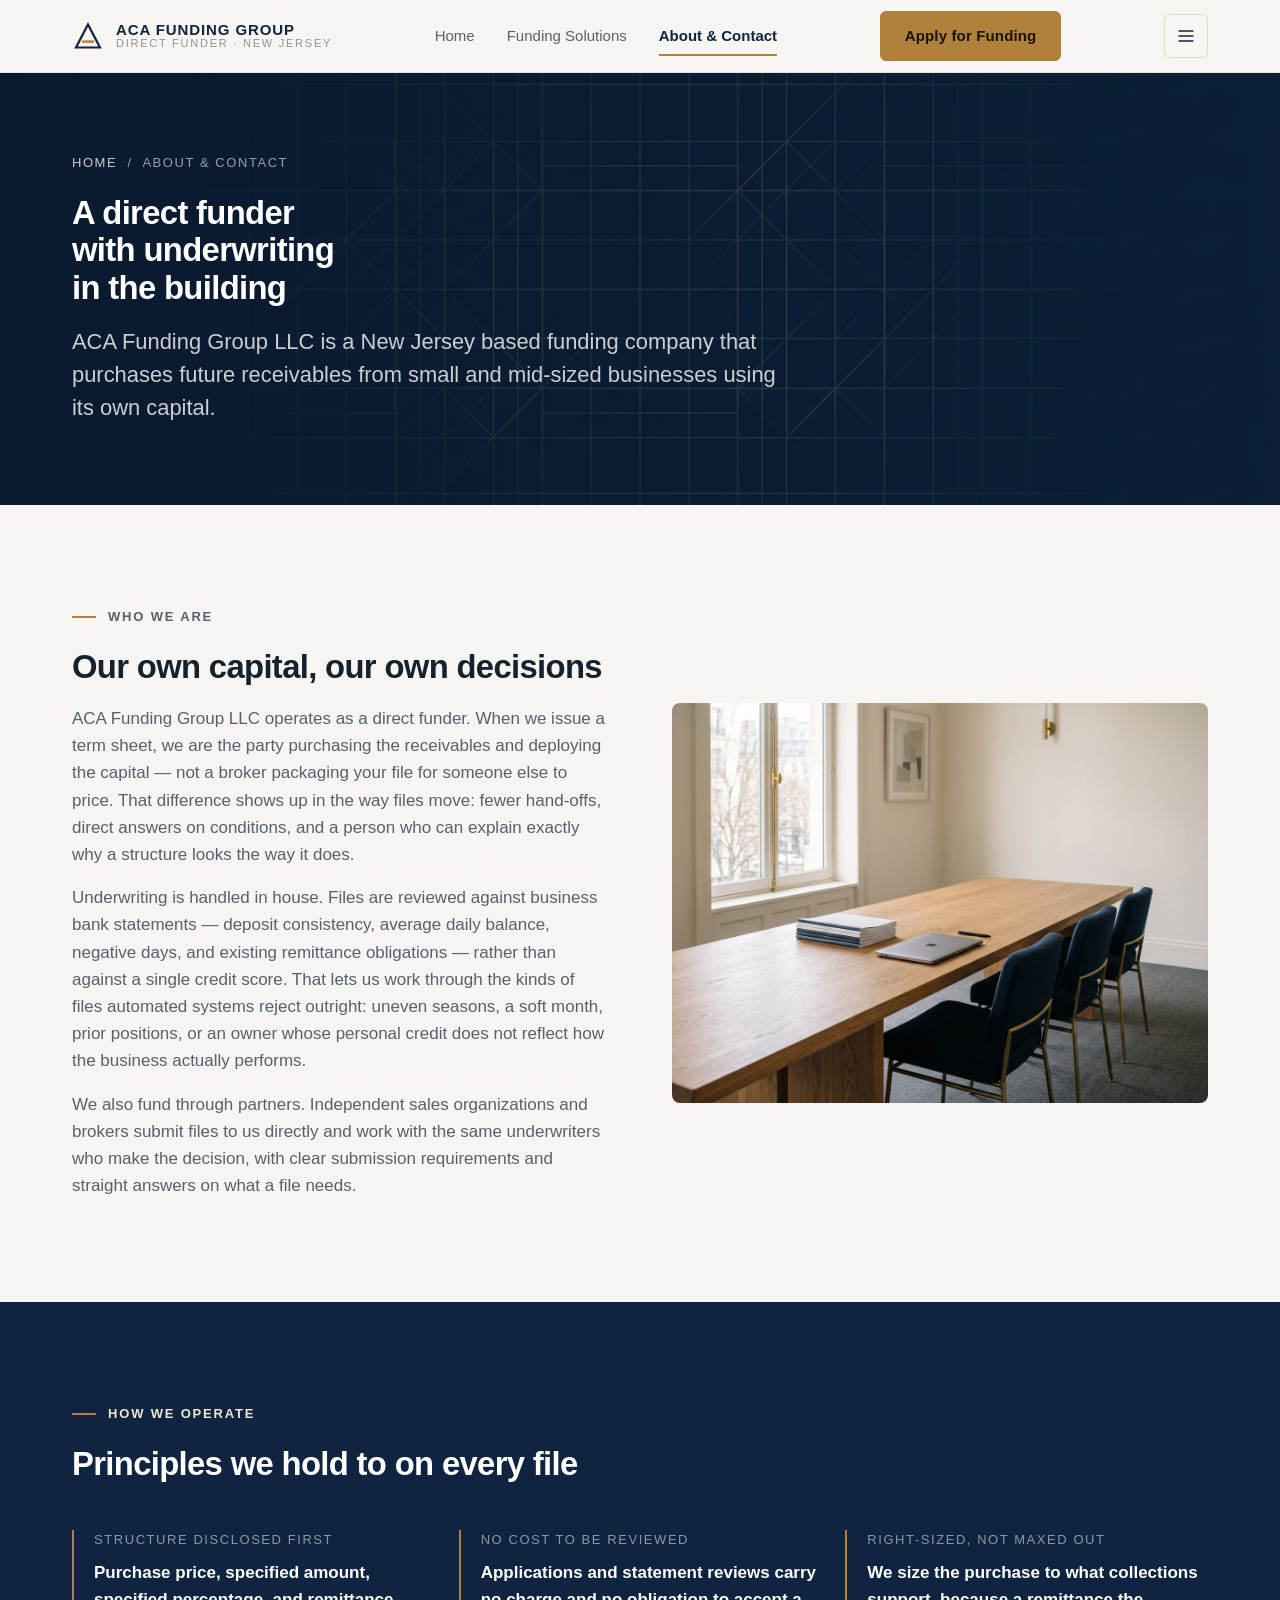
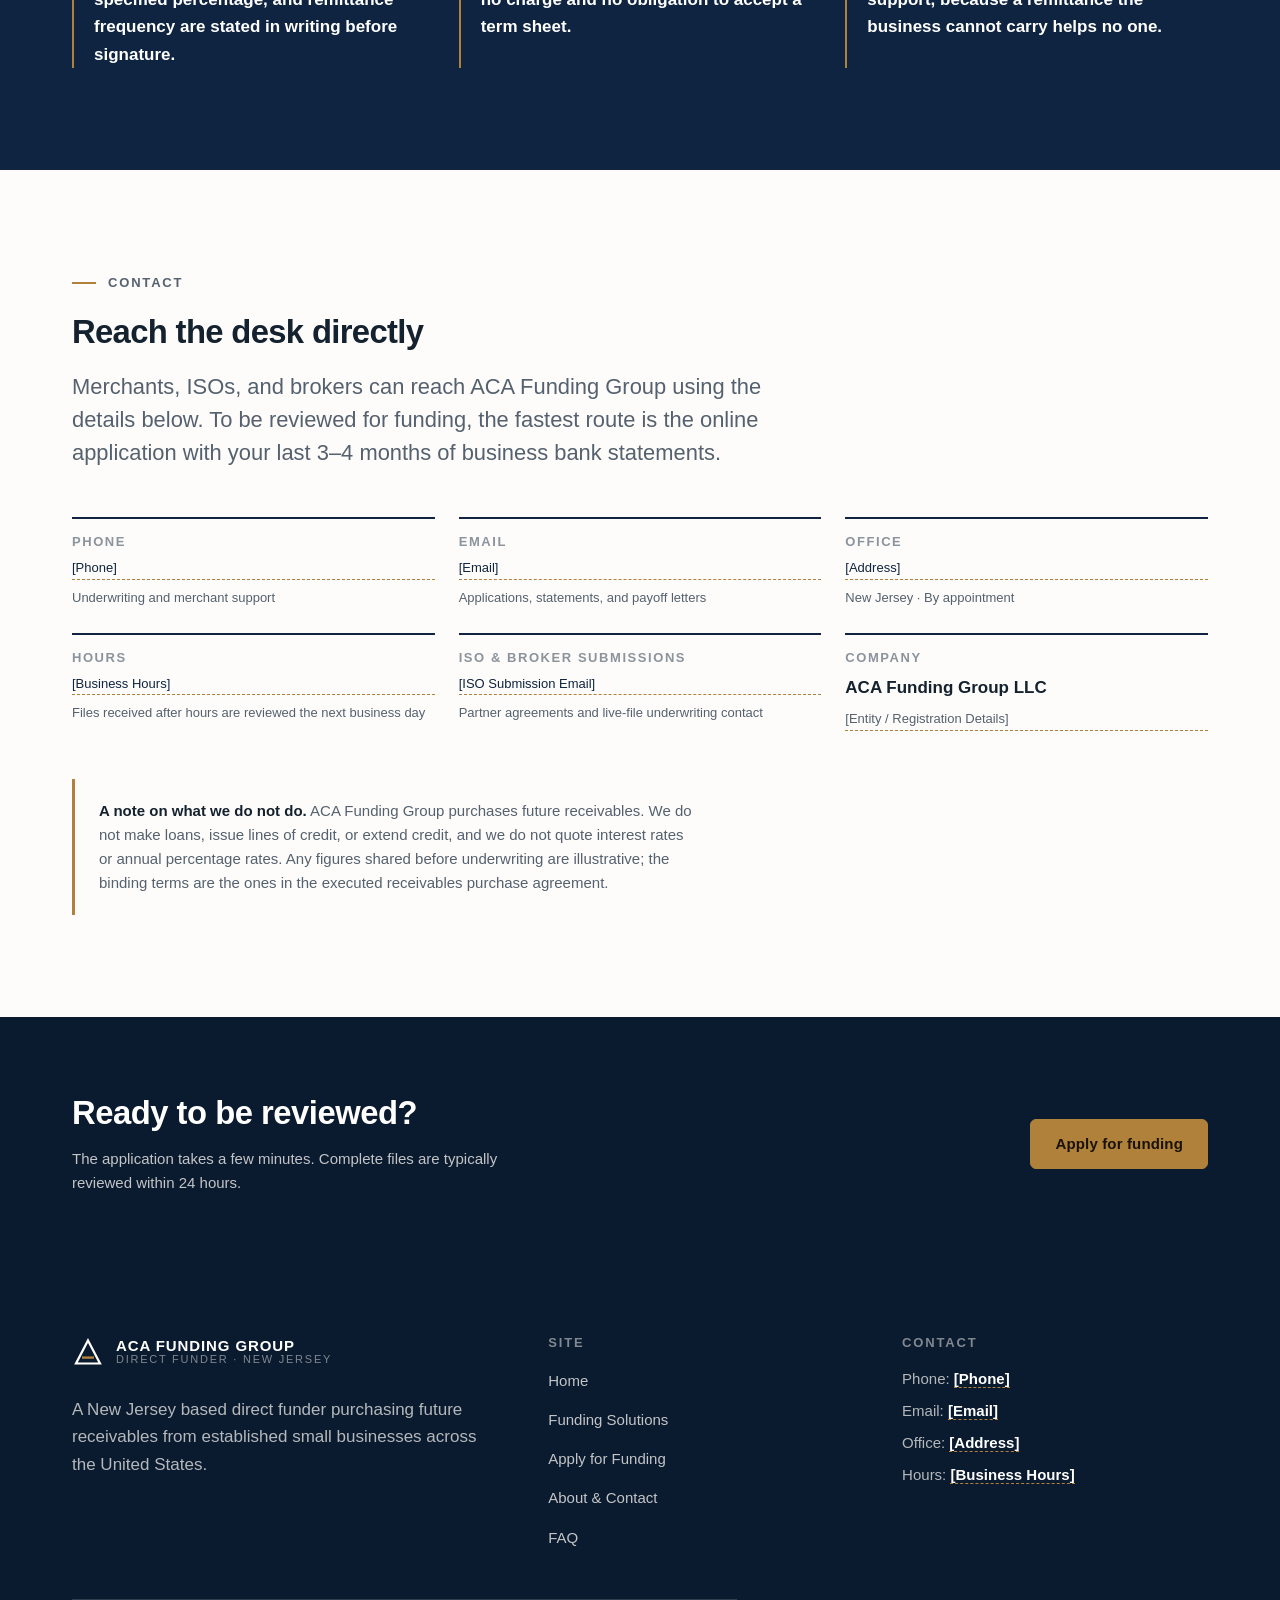
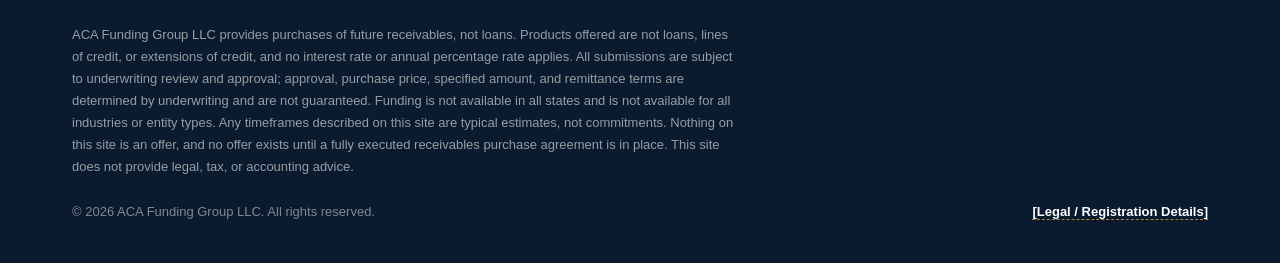
==== about.html @ 435fa025 "ACA Funding Group site: tokens, home, services, apply, about, generated imagery" ====
<!doctype html>
<html lang="en">
<head>
<meta charset="utf-8" />
<meta name="viewport" content="width=device-width, initial-scale=1" />
<title>About &amp; Contact — ACA Funding Group LLC</title>
<meta name="description" content="ACA Funding Group LLC is a New Jersey based direct funder with in-house underwriting, purchasing future receivables from small businesses and partnering with ISOs and brokers." />
<meta property="og:title" content="About &amp; Contact — ACA Funding Group LLC" />
<meta property="og:description" content="A direct funder with in-house underwriting, based in New Jersey. Contact details for merchants, ISOs, and brokers." />
<link rel="icon" href="./assets/favicon.svg" type="image/svg+xml" />
<link rel="preconnect" href="https://api.fontshare.com" />
<link href="https://api.fontshare.com/v2/css?f[]=satoshi@400,500,700,900&display=swap" rel="stylesheet" />
<link rel="stylesheet" href="./base.css" />
<link rel="stylesheet" href="./style.css" />
</head>
<body>
<a class="skip-link" href="#main">Skip to content</a>

<header class="site-header">
  <div class="wrap header-inner">
    <a class="brand" href="./index.html" aria-label="ACA Funding Group — home">
      <svg width="32" height="32" viewBox="0 0 32 32" fill="none" aria-hidden="true" focusable="false">
        <path d="M16 4.5 L28 27.5 H4 Z" stroke="currentColor" stroke-width="2.2" stroke-linejoin="miter" />
        <path d="M10 21.6 H22" stroke="#B0813A" stroke-width="2.4" />
      </svg>
      <span class="brand-text">
        <span class="brand-name">ACA Funding Group</span>
        <span class="brand-sub">Direct Funder &middot; New Jersey</span>
      </span>
    </a>
    <nav class="nav" aria-label="Primary">
      <a href="./index.html">Home</a>
      <a href="./services.html">Funding Solutions</a>
      <a href="./about.html" aria-current="page">About &amp; Contact</a>
    </nav>
    <div class="header-cta"><a class="btn btn--primary" href="./apply.html">Apply for Funding</a></div>
    <button class="nav-toggle" type="button" aria-expanded="false" aria-controls="mobileNav" aria-label="Open menu" data-nav-toggle>
      <svg width="20" height="20" viewBox="0 0 24 24" fill="none" stroke="currentColor" stroke-width="2" aria-hidden="true"><path d="M3 6h18M3 12h18M3 18h18"/></svg>
    </button>
  </div>
  <div class="mobile-nav" id="mobileNav">
    <ul>
      <li><a href="./index.html">Home</a></li>
      <li><a href="./services.html">Funding Solutions</a></li>
      <li><a href="./about.html">About &amp; Contact</a></li>
    </ul>
    <a class="btn btn--primary" href="./apply.html">Apply for Funding</a>
  </div>
</header>

<main id="main">

  <section class="page-hero">
    <div class="wrap">
      <p class="crumbs"><a href="./index.html">Home</a> &nbsp;/&nbsp; About &amp; Contact</p>
      <h1 class="h-page">A direct funder with underwriting in the building</h1>
      <p class="lede">ACA Funding Group LLC is a New Jersey based funding company that purchases future receivables from small and mid-sized businesses using its own capital.</p>
    </div>
  </section>

  <section class="section">
    <div class="wrap split">
      <div>
        <p class="eyebrow">Who we are</p>
        <h2 class="h-page">Our own capital, our own decisions</h2>
        <div class="prose" style="margin-top: var(--space-5)">
          <p>ACA Funding Group LLC operates as a direct funder. When we issue a term sheet, we are the party purchasing the receivables and deploying the capital &mdash; not a broker packaging your file for someone else to price. That difference shows up in the way files move: fewer hand-offs, direct answers on conditions, and a person who can explain exactly why a structure looks the way it does.</p>
          <p>Underwriting is handled in house. Files are reviewed against business bank statements &mdash; deposit consistency, average daily balance, negative days, and existing remittance obligations &mdash; rather than against a single credit score. That lets us work through the kinds of files automated systems reject outright: uneven seasons, a soft month, prior positions, or an owner whose personal credit does not reflect how the business actually performs.</p>
          <p>We also fund through partners. Independent sales organizations and brokers submit files to us directly and work with the same underwriters who make the decision, with clear submission requirements and straight answers on what a file needs.</p>
        </div>
      </div>
      <img src="./assets/underwriting.jpg" alt="Long wooden table with printed statements and navy chairs in a quiet office." width="1200" height="896" loading="lazy" />
    </div>
  </section>

  <section class="section section--navy">
    <div class="wrap">
      <p class="eyebrow">How we operate</p>
      <h2 class="h-page" style="color:#fff">Principles we hold to on every file</h2>
      <dl class="stat-strip" style="margin-top: var(--space-12)">
        <div class="stat">
          <dt>Structure disclosed first</dt>
          <dd>Purchase price, specified amount, specified percentage, and remittance frequency are stated in writing before signature.</dd>
        </div>
        <div class="stat">
          <dt>No cost to be reviewed</dt>
          <dd>Applications and statement reviews carry no charge and no obligation to accept a term sheet.</dd>
        </div>
        <div class="stat">
          <dt>Right-sized, not maxed out</dt>
          <dd>We size the purchase to what collections support, because a remittance the business cannot carry helps no one.</dd>
        </div>
      </dl>
    </div>
  </section>

  <section class="section section--surface" id="contact">
    <div class="wrap">
      <p class="eyebrow">Contact</p>
      <h2 class="h-page">Reach the desk directly</h2>
      <p class="lede" style="margin-top: var(--space-5)">Merchants, ISOs, and brokers can reach ACA Funding Group using the details below. To be reviewed for funding, the fastest route is the online application with your last 3&ndash;4 months of business bank statements.</p>

      <div class="contact-grid" style="margin-top: var(--space-12)">
        <div class="contact-item">
          <h3>Phone</h3>
          <!-- PLACEHOLDER: replace [Phone] with the real company phone number and wrap it in a tel: link, e.g. <a href="tel:+12015550123">(201) 555-0123</a> -->
          <p><span class="placeholder">[Phone]</span></p>
          <span>Underwriting and merchant support</span>
        </div>
        <div class="contact-item">
          <h3>Email</h3>
          <!-- PLACEHOLDER: replace [Email] with the real company email and wrap it in a mailto: link -->
          <p><span class="placeholder">[Email]</span></p>
          <span>Applications, statements, and payoff letters</span>
        </div>
        <div class="contact-item">
          <h3>Office</h3>
          <!-- PLACEHOLDER: replace [Address] with the real street address, city, NJ, and ZIP code -->
          <p><span class="placeholder">[Address]</span></p>
          <span>New Jersey &middot; By appointment</span>
        </div>
        <div class="contact-item">
          <h3>Hours</h3>
          <!-- PLACEHOLDER: replace [Business Hours] with real hours of operation -->
          <p><span class="placeholder">[Business Hours]</span></p>
          <span>Files received after hours are reviewed the next business day</span>
        </div>
        <div class="contact-item">
          <h3>ISO &amp; broker submissions</h3>
          <!-- PLACEHOLDER: replace [ISO Submission Email] with the real submissions inbox, or reuse the main email -->
          <p><span class="placeholder">[ISO Submission Email]</span></p>
          <span>Partner agreements and live-file underwriting contact</span>
        </div>
        <div class="contact-item">
          <h3>Company</h3>
          <p>ACA Funding Group LLC</p>
          <!-- PLACEHOLDER: add entity/registration details here if the company wants them displayed -->
          <span><span class="placeholder">[Entity / Registration Details]</span></span>
        </div>
      </div>

      <div class="callout" style="margin-top: var(--space-12)">
        <p><strong>A note on what we do not do.</strong> ACA Funding Group purchases future receivables. We do not make loans, issue lines of credit, or extend credit, and we do not quote interest rates or annual percentage rates. Any figures shared before underwriting are illustrative; the binding terms are the ones in the executed receivables purchase agreement.</p>
      </div>
    </div>
  </section>

  <section class="cta-band">
    <div class="wrap cta-inner">
      <div>
        <h2>Ready to be reviewed?</h2>
        <p>The application takes a few minutes. Complete files are typically reviewed within 24 hours.</p>
      </div>
      <div class="btn-row">
        <a class="btn btn--primary" href="./apply.html">Apply for funding</a>
      </div>
    </div>
  </section>

</main>

<footer class="site-footer">
  <div class="wrap">
    <div class="footer-grid">
      <div>
        <a class="brand" href="./index.html" aria-label="ACA Funding Group — home">
          <svg width="32" height="32" viewBox="0 0 32 32" fill="none" aria-hidden="true" focusable="false">
            <path d="M16 4.5 L28 27.5 H4 Z" stroke="currentColor" stroke-width="2.2" stroke-linejoin="miter" />
            <path d="M10 21.6 H22" stroke="#B0813A" stroke-width="2.4" />
          </svg>
          <span class="brand-text">
            <span class="brand-name">ACA Funding Group</span>
            <span class="brand-sub">Direct Funder &middot; New Jersey</span>
          </span>
        </a>
        <p style="margin-top: var(--space-5); max-width: 44ch">A New Jersey based direct funder purchasing future receivables from established small businesses across the United States.</p>
      </div>
      <div class="footer-col">
        <h3>Site</h3>
        <ul>
          <li><a href="./index.html">Home</a></li>
          <li><a href="./services.html">Funding Solutions</a></li>
          <li><a href="./apply.html">Apply for Funding</a></li>
          <li><a href="./about.html">About &amp; Contact</a></li>
          <li><a href="./index.html#faq">FAQ</a></li>
        </ul>
      </div>
      <div class="footer-col">
        <h3>Contact</h3>
        <!-- PLACEHOLDER: replace [Phone] with the company's real phone number -->
        <p>Phone: <span class="placeholder">[Phone]</span></p>
        <!-- PLACEHOLDER: replace [Email] with the company's real email address -->
        <p style="margin-top: var(--space-2)">Email: <span class="placeholder">[Email]</span></p>
        <!-- PLACEHOLDER: replace [Address] with the company's real street address, city, NJ, ZIP -->
        <p style="margin-top: var(--space-2)">Office: <span class="placeholder">[Address]</span></p>
        <!-- PLACEHOLDER: replace [Business Hours] with real hours of operation -->
        <p style="margin-top: var(--space-2)">Hours: <span class="placeholder">[Business Hours]</span></p>
      </div>
    </div>
    <p class="footer-disclosure">
      ACA Funding Group LLC provides purchases of future receivables, not loans. Products offered are not loans, lines of credit, or extensions of credit, and no interest rate or annual percentage rate applies. All submissions are subject to underwriting review and approval; approval, purchase price, specified amount, and remittance terms are determined by underwriting and are not guaranteed. Funding is not available in all states and is not available for all industries or entity types. Any timeframes described on this site are typical estimates, not commitments. Nothing on this site is an offer, and no offer exists until a fully executed receivables purchase agreement is in place. This site does not provide legal, tax, or accounting advice.
    </p>
    <div class="footer-bottom">
      <span>&copy; <span data-year>2026</span> ACA Funding Group LLC. All rights reserved.</span>
      <!-- PLACEHOLDER: registration / licensing / DBA details if applicable -->
      <span><span class="placeholder">[Legal / Registration Details]</span></span>
    </div>
  </div>
</footer>

<script src="./app.js" defer></script>
</body>
</html>
---- base.css ----
/* base.css — reset + primitives */
*,
*::before,
*::after { box-sizing: border-box; margin: 0; padding: 0; }

html {
  -webkit-text-size-adjust: none;
  text-size-adjust: none;
  -webkit-font-smoothing: antialiased;
  -moz-osx-font-smoothing: grayscale;
  text-rendering: optimizeLegibility;
  scroll-behavior: smooth;
  scroll-padding-top: var(--space-20);
}

body {
  min-height: 100dvh;
  line-height: 1.6;
  font-family: var(--font-body, sans-serif);
  font-size: var(--text-base);
  color: var(--color-text);
  background-color: var(--color-bg);
}

img, picture, video, canvas, svg { display: block; max-width: 100%; height: auto; }
ul[role='list'], ol[role='list'] { list-style: none; }
input, button, textarea, select { font: inherit; color: inherit; }

h1, h2, h3, h4, h5, h6 { text-wrap: balance; line-height: 1.14; font-weight: 700; letter-spacing: -0.015em; }
p, li, figcaption { text-wrap: pretty; }

::selection { background: rgba(15, 36, 64, 0.16); color: var(--color-text); }

:focus-visible { outline: 2px solid var(--color-primary); outline-offset: 3px; border-radius: var(--radius-sm); }

@media (prefers-reduced-motion: reduce) {
  *, *::before, *::after {
    animation-duration: 0.01ms !important;
    animation-iteration-count: 1 !important;
    transition-duration: 0.01ms !important;
    scroll-behavior: auto !important;
  }
}

button { cursor: pointer; background: none; border: none; }
table { border-collapse: collapse; width: 100%; }

a, button, [role='button'], input, textarea, select {
  transition: color var(--transition-interactive), background var(--transition-interactive),
    border-color var(--transition-interactive), box-shadow var(--transition-interactive),
    opacity var(--transition-interactive);
}

.sr-only {
  position: absolute; width: 1px; height: 1px; padding: 0; margin: -1px;
  overflow: hidden; clip: rect(0, 0, 0, 0); white-space: nowrap; border-width: 0;
}
---- style.css ----
/* ============================================================
   ACA Funding Group — design tokens + components
   Institutional finance aesthetic: deep navy, warm neutrals,
   single muted-gold accent reserved for calls to action.
   ============================================================ */

:root {
  /* Type scale */
  --text-xs: clamp(0.75rem, 0.72rem + 0.15vw, 0.8125rem);
  --text-sm: clamp(0.875rem, 0.85rem + 0.15vw, 0.9375rem);
  --text-base: clamp(1rem, 0.97rem + 0.15vw, 1.0625rem);
  --text-lg: clamp(1.125rem, 1.05rem + 0.4vw, 1.375rem);
  --text-xl: clamp(1.5rem, 1.25rem + 1vw, 2.125rem);
  --text-2xl: clamp(2rem, 1.3rem + 2.4vw, 3.25rem);

  /* Spacing (4px base) */
  --space-1: 0.25rem;
  --space-2: 0.5rem;
  --space-3: 0.75rem;
  --space-4: 1rem;
  --space-5: 1.25rem;
  --space-6: 1.5rem;
  --space-8: 2rem;
  --space-10: 2.5rem;
  --space-12: 3rem;
  --space-16: 4rem;
  --space-20: 5rem;
  --space-24: 6rem;
  --space-32: 8rem;

  /* Color — light only (dark mode intentionally out of scope) */
  --color-bg: #f7f5f1;
  --color-surface: #fdfcfa;
  --color-surface-2: #f2efe9;
  --color-border: #ded8cd;
  --color-divider: #e9e4db;

  --color-text: #14212f;
  --color-text-muted: #55616f;
  --color-text-faint: #8b939c;
  --color-text-inverse: #f7f5f1;

  --color-primary: #0f2440;
  --color-primary-hover: #163459;
  --color-primary-deep: #0a1a2f;
  --color-primary-tint: #e6e9ee;

  --color-accent: #b0813a;
  --color-accent-hover: #966d2e;
  --color-accent-soft: #efe6d5;

  --color-success: #2f6b45;

  --radius-sm: 0.25rem;
  --radius-md: 0.375rem;
  --radius-lg: 0.5rem;
  --radius-full: 9999px;

  --transition-interactive: 180ms cubic-bezier(0.16, 1, 0.3, 1);

  --shadow-sm: 0 1px 2px rgba(15, 36, 64, 0.06);
  --shadow-md: 0 4px 14px rgba(15, 36, 64, 0.08);
  --shadow-lg: 0 18px 44px rgba(15, 36, 64, 0.12);

  --content-narrow: 680px;
  --content-default: 980px;
  --content-wide: 1200px;

  --font-body: 'Satoshi', 'Inter', 'Helvetica Neue', Arial, sans-serif;
  --font-display: 'Satoshi', 'Inter', 'Helvetica Neue', Arial, sans-serif;
}

/* ---------- Layout primitives ---------- */

.wrap {
  width: 100%;
  max-width: var(--content-wide);
  margin-inline: auto;
  padding-inline: var(--space-5);
}
@media (min-width: 700px) {
  .wrap { padding-inline: var(--space-8); }
}

.section { padding-block: clamp(var(--space-16), 8vw, var(--space-32)); }
.section--tight { padding-block: clamp(var(--space-12), 5vw, var(--space-20)); }
.section--navy {
  background: var(--color-primary);
  color: var(--color-text-inverse);
}
.section--navy .eyebrow { color: var(--color-accent-soft); }
.section--navy .lede,
.section--navy p { color: rgba(247, 245, 241, 0.82); }
.section--surface { background: var(--color-surface); }
.section--alt { background: var(--color-surface-2); }
.rule { border: 0; border-top: 1px solid var(--color-divider); }

.eyebrow {
  display: flex;
  align-items: center;
  gap: var(--space-3);
  font-size: var(--text-xs);
  font-weight: 700;
  letter-spacing: 0.14em;
  text-transform: uppercase;
  color: var(--color-text-muted);
  margin-bottom: var(--space-5);
}
.eyebrow::before {
  content: '';
  width: 24px;
  height: 2px;
  background: var(--color-accent);
  flex: none;
}

h1, h2, h3, h4 { font-family: var(--font-display); }
.h-hero { font-size: var(--text-2xl); font-weight: 700; letter-spacing: -0.025em; }
.h-page { font-size: var(--text-xl); font-weight: 700; letter-spacing: -0.02em; }
.h-sub { font-size: var(--text-lg); font-weight: 700; letter-spacing: -0.01em; }
.h-card { font-size: var(--text-base); font-weight: 700; }

.lede {
  font-size: var(--text-lg);
  font-weight: 400;
  line-height: 1.5;
  color: var(--color-text-muted);
  max-width: 60ch;
}
.prose { max-width: 68ch; color: var(--color-text-muted); }
.prose p + p { margin-top: var(--space-4); }
.measure { max-width: 62ch; }
.muted { color: var(--color-text-muted); }
.small { font-size: var(--text-sm); }
.xs { font-size: var(--text-xs); }

/* ---------- Buttons ---------- */

.btn {
  display: inline-flex;
  align-items: center;
  justify-content: center;
  gap: var(--space-2);
  min-height: 48px;
  padding: var(--space-3) var(--space-6);
  font-size: var(--text-sm);
  font-weight: 700;
  letter-spacing: 0.01em;
  text-decoration: none;
  border-radius: var(--radius-md);
  border: 1px solid transparent;
}
.btn--primary {
  background: var(--color-accent);
  color: #1a1206;
  border-color: var(--color-accent);
}
.btn--primary:hover { background: var(--color-accent-hover); border-color: var(--color-accent-hover); color: #fff; }
.btn--ghost {
  background: transparent;
  color: var(--color-primary);
  border-color: var(--color-border);
}
.btn--ghost:hover { border-color: var(--color-primary); background: rgba(15, 36, 64, 0.04); }
.btn--onNavy {
  background: transparent;
  color: var(--color-text-inverse);
  border-color: rgba(247, 245, 241, 0.4);
}
.btn--onNavy:hover { border-color: var(--color-text-inverse); background: rgba(247, 245, 241, 0.08); }
.btn--solid { background: var(--color-primary); color: var(--color-text-inverse); border-color: var(--color-primary); }
.btn--solid:hover { background: var(--color-primary-hover); border-color: var(--color-primary-hover); }
.btn[disabled] { opacity: 0.5; cursor: not-allowed; }
.btn-row { display: flex; flex-wrap: wrap; gap: var(--space-3); }

.textlink {
  display: inline-flex;
  align-items: center;
  gap: var(--space-2);
  font-size: var(--text-sm);
  font-weight: 700;
  color: var(--color-primary);
  text-decoration: none;
  border-bottom: 1px solid var(--color-accent);
  padding-bottom: 2px;
}
.textlink:hover { color: var(--color-accent-hover); }
.section--navy .textlink { color: var(--color-text-inverse); }

/* ---------- Header ---------- */

.site-header {
  position: sticky;
  top: 0;
  z-index: 60;
  background: rgba(247, 245, 241, 0.94);
  backdrop-filter: blur(10px);
  border-bottom: 1px solid var(--color-divider);
}
.header-inner {
  display: flex;
  align-items: center;
  justify-content: space-between;
  gap: var(--space-6);
  min-height: 72px;
}
.brand {
  display: inline-flex;
  align-items: center;
  gap: var(--space-3);
  text-decoration: none;
  color: var(--color-primary);
}
.brand svg { flex: none; }
.brand-text { display: flex; flex-direction: column; line-height: 1.05; }
.brand-name {
  font-size: 0.9375rem;
  font-weight: 700;
  letter-spacing: 0.06em;
  text-transform: uppercase;
}
.brand-sub {
  font-size: 0.6875rem;
  font-weight: 500;
  letter-spacing: 0.16em;
  text-transform: uppercase;
  color: var(--color-text-faint);
}

.nav { display: none; align-items: center; gap: var(--space-8); }
.nav a {
  font-size: var(--text-sm);
  font-weight: 500;
  color: var(--color-text-muted);
  text-decoration: none;
  padding-block: var(--space-2);
}
.nav a:hover { color: var(--color-primary); }
.nav a[aria-current='page'] {
  color: var(--color-primary);
  font-weight: 700;
  box-shadow: inset 0 -2px 0 var(--color-accent);
}
.header-cta { display: none; }
@media (min-width: 900px) {
  .nav, .header-cta { display: flex; }
  .nav-toggle { display: none; }
}

.nav-toggle {
  display: inline-flex;
  align-items: center;
  justify-content: center;
  width: 44px;
  height: 44px;
  border: 1px solid var(--color-border);
  border-radius: var(--radius-md);
  color: var(--color-primary);
}
.mobile-nav {
  display: none;
  border-top: 1px solid var(--color-divider);
  background: var(--color-surface);
}
.mobile-nav.is-open { display: block; }
.mobile-nav ul { list-style: none; padding: var(--space-2) 0 var(--space-5); }
.mobile-nav a {
  display: block;
  padding: var(--space-4) var(--space-5);
  font-size: var(--text-base);
  font-weight: 500;
  color: var(--color-text);
  text-decoration: none;
  border-bottom: 1px solid var(--color-divider);
}
.mobile-nav .btn { margin: var(--space-4) var(--space-5) 0; width: calc(100% - var(--space-10)); }

/* ---------- Hero ---------- */

.hero { background: var(--color-primary-deep); color: var(--color-text-inverse); position: relative; overflow: hidden; }
.hero-grid {
  display: grid;
  gap: var(--space-10);
  padding-block: clamp(var(--space-16), 8vw, var(--space-24));
  align-items: center;
}
@media (min-width: 940px) {
  .hero-grid { grid-template-columns: 1.05fr 0.95fr; gap: var(--space-16); }
}
.hero h1 { color: #fff; }
.hero .lede { color: rgba(247, 245, 241, 0.8); margin-top: var(--space-6); }
.hero-flag {
  display: inline-flex;
  align-items: center;
  gap: var(--space-3);
  font-size: var(--text-xs);
  font-weight: 700;
  letter-spacing: 0.14em;
  text-transform: uppercase;
  color: var(--color-accent-soft);
  border: 1px solid rgba(176, 129, 58, 0.55);
  border-radius: var(--radius-full);
  padding: var(--space-2) var(--space-4);
  margin-bottom: var(--space-6);
}
.hero-actions { margin-top: var(--space-8); }
.hero-note { margin-top: var(--space-5); font-size: var(--text-xs); color: rgba(247, 245, 241, 0.6); }
.hero-figure { position: relative; }
.hero-figure img {
  width: 100%;
  aspect-ratio: 4 / 3;
  object-fit: cover;
  border-radius: var(--radius-lg);
  border: 1px solid rgba(247, 245, 241, 0.12);
}
.hero-figure figcaption {
  margin-top: var(--space-3);
  font-size: var(--text-xs);
  color: rgba(247, 245, 241, 0.55);
}

/* ---------- Trust bar ---------- */

.trustbar { background: var(--color-surface); border-bottom: 1px solid var(--color-divider); }
.trustbar-grid {
  display: grid;
  grid-template-columns: 1fr;
  gap: var(--space-6) var(--space-8);
  padding-block: var(--space-10);
}
@media (min-width: 620px) { .trustbar-grid { grid-template-columns: repeat(2, 1fr); } }
@media (min-width: 1000px) { .trustbar-grid { grid-template-columns: repeat(4, 1fr); } }
.trust-item { border-top: 2px solid var(--color-primary); padding-top: var(--space-4); }
.trust-item dt {
  font-size: var(--text-xs);
  font-weight: 700;
  letter-spacing: 0.12em;
  text-transform: uppercase;
  color: var(--color-text-faint);
  margin-bottom: var(--space-2);
}
.trust-item dd { font-size: var(--text-base); font-weight: 700; color: var(--color-text); }
.trust-item dd span { display: block; font-size: var(--text-xs); font-weight: 500; color: var(--color-text-muted); margin-top: var(--space-1); }

/* ---------- Cards / grids ---------- */

.grid { display: grid; gap: var(--space-6); }
.grid--2 { grid-template-columns: 1fr; }
.grid--3 { grid-template-columns: 1fr; }
@media (min-width: 700px) { .grid--2 { grid-template-columns: repeat(2, 1fr); } }
@media (min-width: 860px) { .grid--3 { grid-template-columns: repeat(3, 1fr); } }

.card {
  background: var(--color-surface);
  border: 1px solid var(--color-border);
  border-radius: var(--radius-lg);
  padding: var(--space-6);
  display: flex;
  flex-direction: column;
  gap: var(--space-3);
}
.card--flat { background: transparent; border: 0; border-top: 1px solid var(--color-border); border-radius: 0; padding: var(--space-6) 0 0; }
.card p { color: var(--color-text-muted); font-size: var(--text-sm); }
.card .textlink { margin-top: auto; align-self: flex-start; }
.card-num {
  font-size: var(--text-xs);
  font-weight: 700;
  letter-spacing: 0.14em;
  color: var(--color-accent);
}
.icon-tile {
  width: 40px; height: 40px;
  display: grid; place-items: center;
  border-radius: var(--radius-md);
  background: var(--color-primary-tint);
  color: var(--color-primary);
}

.split { display: grid; gap: var(--space-10); align-items: center; }
@media (min-width: 900px) { .split { grid-template-columns: 1fr 1fr; gap: var(--space-16); } }
.split img { border-radius: var(--radius-lg); object-fit: cover; width: 100%; }
.split--reverse > :first-child { order: 2; }
@media (max-width: 899px) { .split--reverse > :first-child { order: 0; } }

.checklist { list-style: none; display: grid; gap: var(--space-4); margin-top: var(--space-6); }
.checklist li {
  display: grid;
  grid-template-columns: 20px 1fr;
  gap: var(--space-3);
  font-size: var(--text-sm);
  color: var(--color-text-muted);
}
.checklist svg { color: var(--color-accent); margin-top: 3px; }
.checklist strong { color: var(--color-text); font-weight: 700; }
.section--navy .checklist strong { color: #fff; }

.pill-row { display: flex; flex-wrap: wrap; gap: var(--space-2); margin-top: var(--space-6); }
.pill {
  font-size: var(--text-xs);
  font-weight: 600;
  padding: var(--space-2) var(--space-4);
  border: 1px solid var(--color-border);
  border-radius: var(--radius-full);
  color: var(--color-text-muted);
  background: var(--color-surface);
}
.section--navy .pill { border-color: rgba(247, 245, 241, 0.24); color: rgba(247, 245, 241, 0.85); background: transparent; }

/* ---------- Process steps ---------- */

.steps { display: grid; gap: var(--space-6); counter-reset: step; }
@media (min-width: 760px) { .steps { grid-template-columns: repeat(2, 1fr); } }
@media (min-width: 1060px) { .steps { grid-template-columns: repeat(4, 1fr); } }
.step { border-top: 2px solid rgba(247, 245, 241, 0.25); padding-top: var(--space-5); }
.step-index {
  font-size: var(--text-xs);
  font-weight: 700;
  letter-spacing: 0.14em;
  color: var(--color-accent);
  margin-bottom: var(--space-3);
}
.step h3 { font-size: var(--text-base); font-weight: 700; color: #fff; margin-bottom: var(--space-2); }
.step p { font-size: var(--text-sm); }

/* ---------- FAQ ---------- */

.faq { border-top: 1px solid var(--color-border); max-width: 860px; }
.faq details { border-bottom: 1px solid var(--color-border); }
.faq summary {
  cursor: pointer;
  list-style: none;
  display: flex;
  align-items: flex-start;
  justify-content: space-between;
  gap: var(--space-5);
  padding: var(--space-5) 0;
  font-size: var(--text-base);
  font-weight: 700;
  color: var(--color-text);
}
.faq summary::-webkit-details-marker { display: none; }
.faq summary::after {
  content: '';
  flex: none;
  width: 12px; height: 12px;
  margin-top: 6px;
  border-right: 2px solid var(--color-accent);
  border-bottom: 2px solid var(--color-accent);
  transform: rotate(45deg);
  transition: transform var(--transition-interactive);
}
.faq details[open] summary::after { transform: rotate(-135deg); }
.faq .faq-body { padding-bottom: var(--space-6); color: var(--color-text-muted); font-size: var(--text-sm); max-width: 70ch; }
.faq .faq-body p + p { margin-top: var(--space-3); }

/* ---------- Service detail blocks ---------- */

.service {
  border-top: 1px solid var(--color-border);
  padding-top: var(--space-8);
  display: grid;
  gap: var(--space-8);
}
@media (min-width: 920px) { .service { grid-template-columns: 0.85fr 1.15fr; gap: var(--space-12); } }
.service + .service { margin-top: clamp(var(--space-12), 6vw, var(--space-20)); }
.service-meta { display: grid; gap: var(--space-5); }
.spec { display: grid; gap: var(--space-5); }
.spec-block { background: var(--color-surface); border: 1px solid var(--color-border); border-radius: var(--radius-lg); padding: var(--space-5) var(--space-6); }
.spec-block h4 {
  font-size: var(--text-xs);
  font-weight: 700;
  letter-spacing: 0.12em;
  text-transform: uppercase;
  color: var(--color-text-faint);
  margin-bottom: var(--space-3);
}
.spec-block p, .spec-block li { font-size: var(--text-sm); color: var(--color-text-muted); }
.spec-block ul { list-style: none; display: grid; gap: var(--space-2); }
.spec-block ul li { display: grid; grid-template-columns: 14px 1fr; gap: var(--space-3); }
.spec-block ul li::before { content: ''; width: 6px; height: 6px; margin-top: 8px; background: var(--color-accent); border-radius: var(--radius-full); }
.dl-inline { display: grid; gap: var(--space-3); }
.dl-inline div { display: grid; grid-template-columns: 1fr; gap: var(--space-1); }
@media (min-width: 560px) { .dl-inline div { grid-template-columns: 170px 1fr; gap: var(--space-4); } }
.dl-inline dt { font-size: var(--text-xs); font-weight: 700; text-transform: uppercase; letter-spacing: 0.1em; color: var(--color-text-faint); }
.dl-inline dd { font-size: var(--text-sm); color: var(--color-text-muted); }

.callout {
  border-left: 3px solid var(--color-accent);
  background: var(--color-surface);
  padding: var(--space-5) var(--space-6);
  border-radius: 0 var(--radius-md) var(--radius-md) 0;
}
.callout p { font-size: var(--text-sm); color: var(--color-text-muted); max-width: 72ch; }
.callout strong { color: var(--color-text); }

/* ---------- Page hero (interior) ---------- */

.page-hero {
  background: var(--color-primary);
  color: var(--color-text-inverse);
  padding-block: clamp(var(--space-12), 7vw, var(--space-20));
  background-image: linear-gradient(90deg, rgba(10, 26, 47, 0.94), rgba(10, 26, 47, 0.6)), url('./assets/pattern.jpg');
  background-size: cover;
  background-position: center;
}
.page-hero h1 { color: #fff; max-width: 22ch; }
.page-hero .lede { color: rgba(247, 245, 241, 0.82); margin-top: var(--space-5); }
.crumbs { font-size: var(--text-xs); letter-spacing: 0.12em; text-transform: uppercase; color: rgba(247, 245, 241, 0.6); margin-bottom: var(--space-5); }
.crumbs a { color: rgba(247, 245, 241, 0.8); text-decoration: none; }
.crumbs a:hover { color: #fff; }

/* ---------- CTA band ---------- */

.cta-band { background: var(--color-primary-deep); color: var(--color-text-inverse); }
.cta-inner {
  display: grid;
  gap: var(--space-8);
  padding-block: clamp(var(--space-12), 6vw, var(--space-20));
  align-items: center;
}
@media (min-width: 860px) { .cta-inner { grid-template-columns: 1.2fr auto; } }
.cta-inner h2 { color: #fff; font-size: var(--text-xl); }
.cta-inner p { color: rgba(247, 245, 241, 0.78); margin-top: var(--space-4); max-width: 56ch; font-size: var(--text-sm); }

/* ---------- Footer ---------- */

.site-footer { background: var(--color-primary-deep); color: rgba(247, 245, 241, 0.72); padding-block: var(--space-16) var(--space-10); }
.footer-grid { display: grid; gap: var(--space-10); }
@media (min-width: 780px) { .footer-grid { grid-template-columns: 1.4fr 1fr 1fr; gap: var(--space-12); } }
.site-footer .brand { color: #fff; }
.site-footer .brand-sub { color: rgba(247, 245, 241, 0.5); }
.footer-col h3 {
  font-size: var(--text-xs);
  font-weight: 700;
  letter-spacing: 0.14em;
  text-transform: uppercase;
  color: rgba(247, 245, 241, 0.5);
  margin-bottom: var(--space-4);
}
.footer-col ul { list-style: none; display: grid; gap: var(--space-3); }
.footer-col a { color: rgba(247, 245, 241, 0.78); text-decoration: none; font-size: var(--text-sm); }
.footer-col a:hover { color: #fff; }
.footer-col p { font-size: var(--text-sm); color: rgba(247, 245, 241, 0.72); }
.placeholder {
  font-weight: 700;
  color: #fff;
  border-bottom: 1px dashed var(--color-accent);
}
.footer-disclosure {
  margin-top: var(--space-12);
  padding-top: var(--space-6);
  border-top: 1px solid rgba(247, 245, 241, 0.16);
  font-size: var(--text-xs);
  line-height: 1.7;
  color: rgba(247, 245, 241, 0.6);
  max-width: 92ch;
}
.footer-bottom {
  margin-top: var(--space-6);
  display: flex;
  flex-wrap: wrap;
  gap: var(--space-4) var(--space-6);
  justify-content: space-between;
  font-size: var(--text-xs);
  color: rgba(247, 245, 241, 0.5);
}

/* ---------- Forms / application ---------- */

.apply-layout { display: grid; gap: var(--space-10); }
@media (min-width: 1000px) { .apply-layout { grid-template-columns: 1fr 320px; gap: var(--space-16); align-items: start; } }

.progress { display: grid; gap: var(--space-3); margin-bottom: var(--space-8); }
.progress-track { height: 4px; background: var(--color-surface-2); border-radius: var(--radius-full); overflow: hidden; border: 1px solid var(--color-divider); }
.progress-fill { height: 100%; background: var(--color-accent); width: 20%; transition: width 320ms cubic-bezier(0.16, 1, 0.3, 1); }
.progress-meta { display: flex; justify-content: space-between; gap: var(--space-4); font-size: var(--text-xs); letter-spacing: 0.1em; text-transform: uppercase; color: var(--color-text-faint); font-weight: 700; }

.form-card {
  background: var(--color-surface);
  border: 1px solid var(--color-border);
  border-radius: var(--radius-lg);
  padding: clamp(var(--space-5), 3vw, var(--space-10));
  box-shadow: var(--shadow-sm);
}
fieldset { border: 0; }
.fs-head { margin-bottom: var(--space-6); }
.fs-head h2 { font-size: var(--text-lg); }
.fs-head p { font-size: var(--text-sm); color: var(--color-text-muted); margin-top: var(--space-2); max-width: 62ch; }

.field-grid { display: grid; gap: var(--space-5); }
@media (min-width: 640px) { .field-grid--2 { grid-template-columns: repeat(2, 1fr); } }
.field { display: grid; gap: var(--space-2); }
.field--full { grid-column: 1 / -1; }
.field label { font-size: var(--text-sm); font-weight: 700; color: var(--color-text); }
.field .hint { font-size: var(--text-xs); color: var(--color-text-faint); }
.req { color: var(--color-accent); }
.field input, .field select, .field textarea {
  width: 100%;
  min-height: 48px;
  padding: var(--space-3) var(--space-4);
  background: #fff;
  border: 1px solid var(--color-border);
  border-radius: var(--radius-md);
  font-size: var(--text-base);
  color: var(--color-text);
}
.field textarea { min-height: 110px; resize: vertical; line-height: 1.5; }
.field select { appearance: none; background-image: url("data:image/svg+xml,%3Csvg xmlns='http://www.w3.org/2000/svg' width='14' height='14' viewBox='0 0 24 24' fill='none' stroke='%2355616f' stroke-width='2'%3E%3Cpath d='M6 9l6 6 6-6'/%3E%3C/svg%3E"); background-repeat: no-repeat; background-position: right var(--space-4) center; padding-right: var(--space-10); }
.field input:focus, .field select:focus, .field textarea:focus { border-color: var(--color-primary); box-shadow: 0 0 0 3px rgba(15, 36, 64, 0.1); outline: none; }
.field .error-msg { font-size: var(--text-xs); font-weight: 600; color: #9a2b2b; display: none; }
.field.is-invalid input, .field.is-invalid select, .field.is-invalid textarea { border-color: #9a2b2b; background: #fdf6f5; }
.field.is-invalid .error-msg { display: block; }

.radio-row { display: flex; flex-wrap: wrap; gap: var(--space-3); }
.radio-chip { position: relative; }
.radio-chip input { position: absolute; opacity: 0; inset: 0; width: 100%; height: 100%; cursor: pointer; }
.radio-chip span {
  display: inline-flex;
  align-items: center;
  min-height: 44px;
  padding: var(--space-2) var(--space-5);
  border: 1px solid var(--color-border);
  border-radius: var(--radius-full);
  background: #fff;
  font-size: var(--text-sm);
  font-weight: 600;
}
.radio-chip input:checked + span { border-color: var(--color-primary); background: var(--color-primary); color: var(--color-text-inverse); }
.radio-chip input:focus-visible + span { outline: 2px solid var(--color-primary); outline-offset: 3px; }

.check-line { display: grid; grid-template-columns: 20px 1fr; gap: var(--space-3); align-items: start; }
.check-line input { width: 18px; height: 18px; min-height: 0; margin-top: 3px; accent-color: var(--color-primary); }
.check-line label { font-size: var(--text-sm); font-weight: 500; color: var(--color-text-muted); }

.form-nav { display: flex; flex-wrap: wrap; gap: var(--space-3); justify-content: space-between; margin-top: var(--space-8); padding-top: var(--space-6); border-top: 1px solid var(--color-divider); }
.step-panel { display: none; }
.step-panel.is-active { display: block; }

.review-list { display: grid; gap: var(--space-4); }
.review-group { border: 1px solid var(--color-border); border-radius: var(--radius-md); padding: var(--space-5); background: var(--color-bg); }
.review-group h3 { font-size: var(--text-xs); letter-spacing: 0.12em; text-transform: uppercase; color: var(--color-text-faint); margin-bottom: var(--space-3); }
.review-group dl { display: grid; gap: var(--space-2); }
.review-group dl > div { display: grid; grid-template-columns: 1fr; gap: 2px; padding-block: var(--space-2); border-top: 1px solid var(--color-divider); }
.review-group dl > div:first-child { border-top: 0; padding-top: 0; }
@media (min-width: 560px) { .review-group dl > div { grid-template-columns: 46% 1fr; gap: var(--space-4); } }
.review-group dt { font-size: var(--text-xs); color: var(--color-text-muted); }
.review-group dd { font-size: var(--text-sm); font-weight: 600; color: var(--color-text); word-break: break-word; }

.aside-card {
  border: 1px solid var(--color-border);
  border-radius: var(--radius-lg);
  background: var(--color-surface);
  padding: var(--space-6);
}
.aside-card + .aside-card { margin-top: var(--space-5); }
.aside-card h3 { font-size: var(--text-xs); letter-spacing: 0.12em; text-transform: uppercase; color: var(--color-text-faint); margin-bottom: var(--space-4); }
.aside-card ul { list-style: none; display: grid; gap: var(--space-3); }
.aside-card li { font-size: var(--text-sm); color: var(--color-text-muted); display: grid; grid-template-columns: 16px 1fr; gap: var(--space-3); }
.aside-card li::before { content: ''; width: 6px; height: 6px; margin-top: 8px; border-radius: var(--radius-full); background: var(--color-accent); }
.aside-card p { font-size: var(--text-sm); color: var(--color-text-muted); }
@media (min-width: 1000px) { .apply-aside { position: sticky; top: 96px; } }

/* Success state */
.success { display: none; }
.success.is-active { display: block; }
.success-card {
  background: var(--color-surface);
  border: 1px solid var(--color-border);
  border-top: 3px solid var(--color-success);
  border-radius: var(--radius-lg);
  padding: clamp(var(--space-6), 4vw, var(--space-12));
  box-shadow: var(--shadow-md);
}
.success-mark {
  width: 52px; height: 52px;
  border-radius: var(--radius-full);
  display: grid; place-items: center;
  background: rgba(47, 107, 69, 0.1);
  color: var(--color-success);
  margin-bottom: var(--space-6);
}
.next-steps { list-style: none; display: grid; gap: var(--space-5); margin-top: var(--space-8); counter-reset: n; }
.next-steps li { display: grid; grid-template-columns: 32px 1fr; gap: var(--space-4); }
.next-steps li::before {
  counter-increment: n;
  content: counter(n);
  width: 32px; height: 32px;
  display: grid; place-items: center;
  border-radius: var(--radius-full);
  background: var(--color-primary);
  color: var(--color-text-inverse);
  font-size: var(--text-xs);
  font-weight: 700;
}
.next-steps strong { display: block; color: var(--color-text); font-size: var(--text-sm); }
.next-steps span { font-size: var(--text-sm); color: var(--color-text-muted); }
.ref-line {
  margin-top: var(--space-8);
  padding: var(--space-4) var(--space-5);
  background: var(--color-bg);
  border: 1px dashed var(--color-border);
  border-radius: var(--radius-md);
  font-size: var(--text-sm);
  color: var(--color-text-muted);
}
.ref-line strong { color: var(--color-text); font-variant-numeric: tabular-nums; }

/* ---------- Contact ---------- */

.contact-grid { display: grid; gap: var(--space-6); }
@media (min-width: 760px) { .contact-grid { grid-template-columns: repeat(3, 1fr); } }
.contact-item { border-top: 2px solid var(--color-primary); padding-top: var(--space-4); }
.contact-item h3 { font-size: var(--text-xs); letter-spacing: 0.12em; text-transform: uppercase; color: var(--color-text-faint); margin-bottom: var(--space-2); }
.contact-item p { font-size: var(--text-base); font-weight: 700; color: var(--color-text); }
.contact-item p .placeholder { color: var(--color-primary); }
.contact-item span { display: block; font-size: var(--text-xs); color: var(--color-text-muted); margin-top: var(--space-2); font-weight: 500; }

.stat-strip { display: grid; gap: var(--space-6); }
@media (min-width: 700px) { .stat-strip { grid-template-columns: repeat(3, 1fr); } }
.stat { border-left: 2px solid var(--color-accent); padding-left: var(--space-5); }
.stat dt { font-size: var(--text-xs); text-transform: uppercase; letter-spacing: 0.12em; color: rgba(247, 245, 241, 0.55); margin-bottom: var(--space-2); }
.stat dd { font-size: var(--text-base); font-weight: 700; color: #fff; }

.skip-link {
  position: absolute; left: var(--space-4); top: var(--space-2);
  transform: translateY(-200%);
  background: var(--color-primary); color: #fff;
  padding: var(--space-2) var(--space-4); border-radius: var(--radius-md);
  font-size: var(--text-sm); z-index: 100; text-decoration: none;
}
.skip-link:focus { transform: translateY(0); }

.reveal { opacity: 0; transform: translateY(12px); transition: opacity 600ms cubic-bezier(0.16, 1, 0.3, 1), transform 600ms cubic-bezier(0.16, 1, 0.3, 1); }
.reveal.is-visible { opacity: 1; transform: none; }
@media (prefers-reduced-motion: reduce) { .reveal { opacity: 1; transform: none; } }
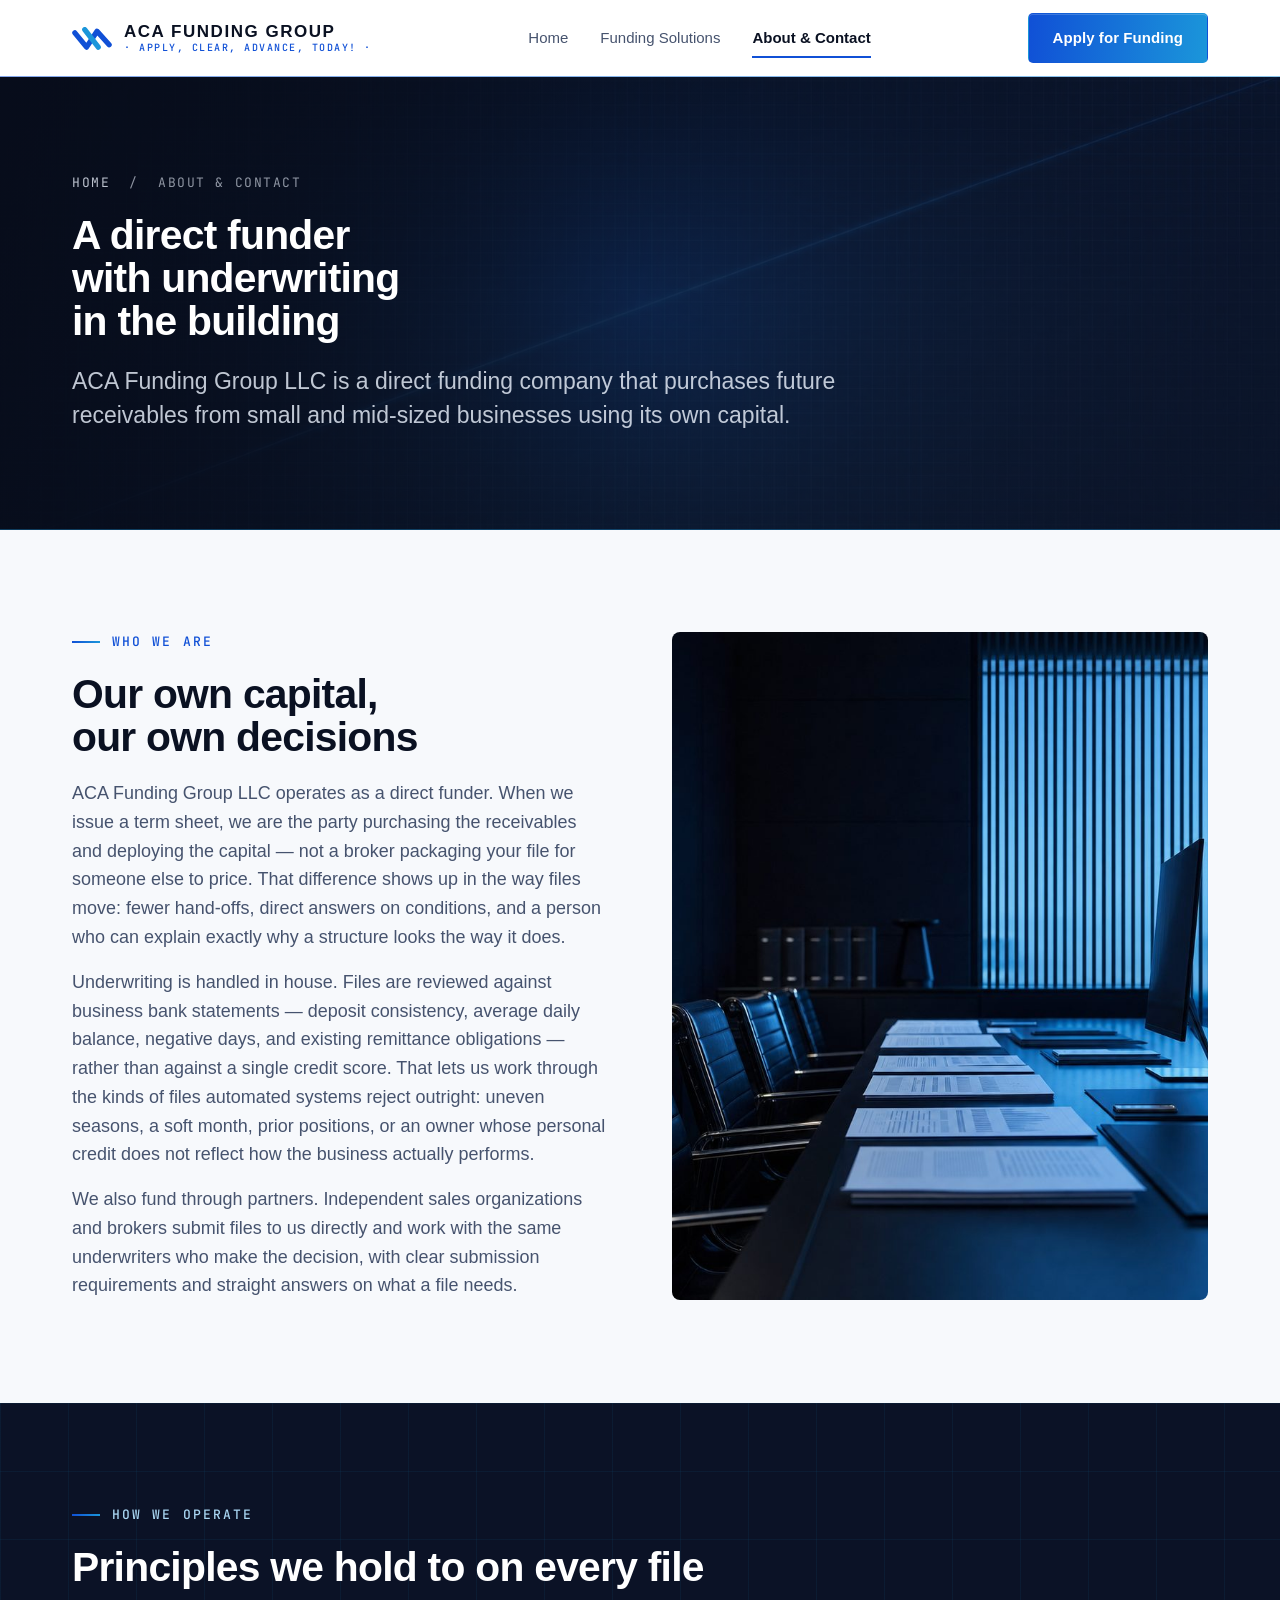
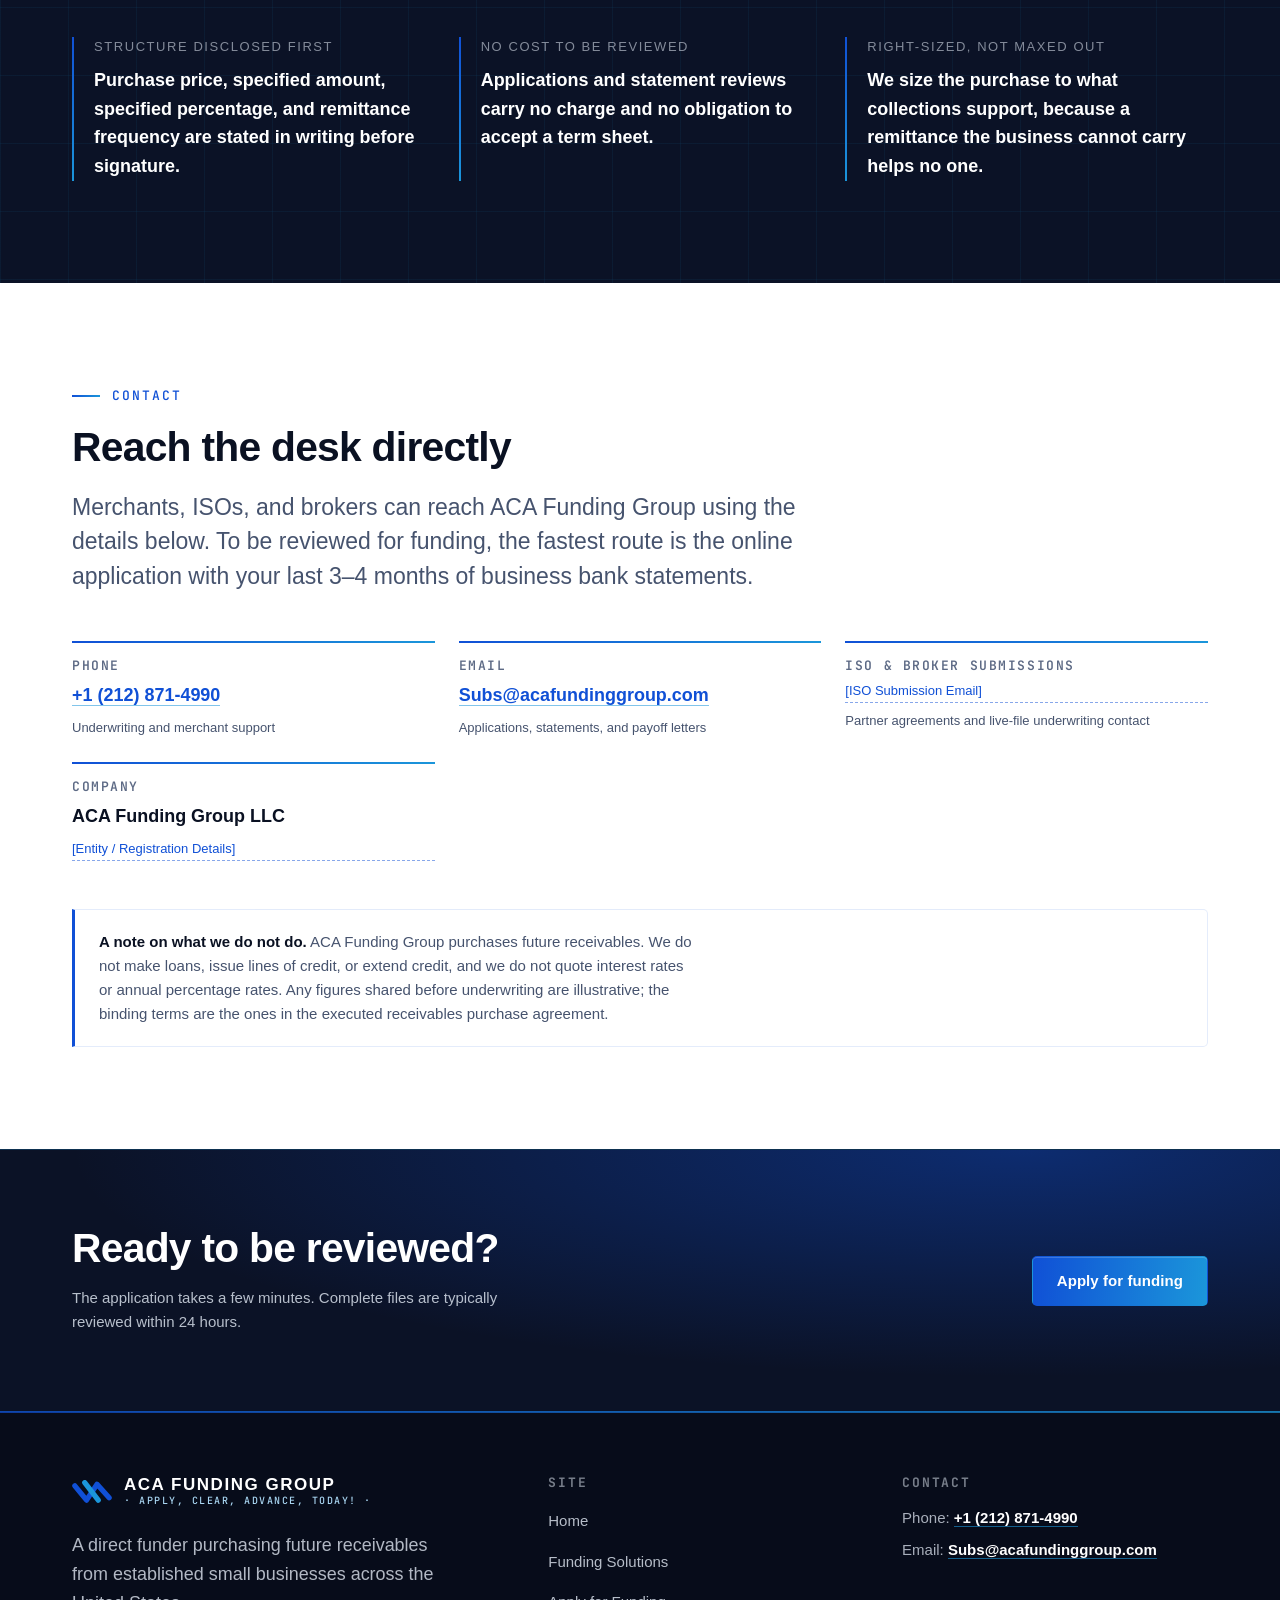
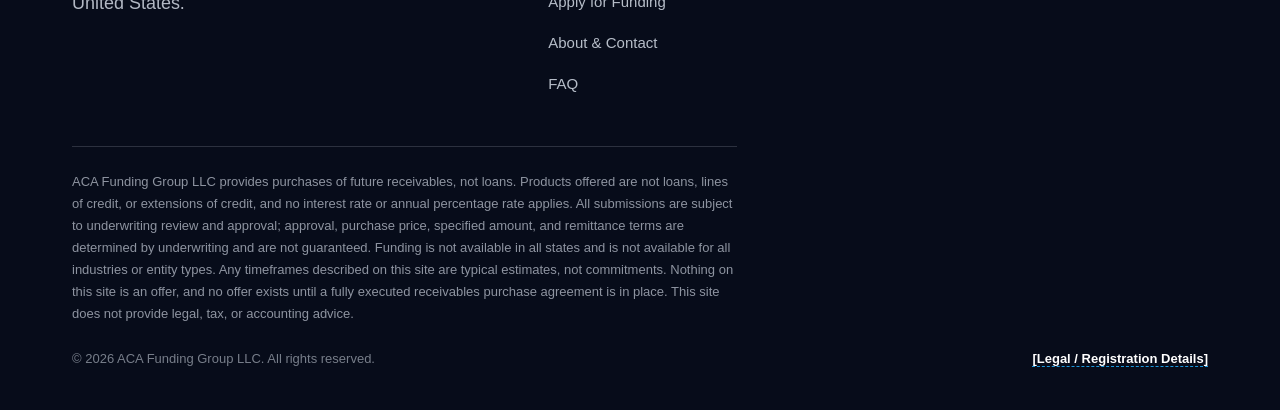
==== commit e8307fc0: "WIP rebrand: blues palette, Clash/Satoshi/JetBrains type, inline logo lockup + tagline, real contact" ====
--- a/about.html
+++ b/about.html
@@ -4,12 +4,16 @@
 <meta charset="utf-8" />
 <meta name="viewport" content="width=device-width, initial-scale=1" />
 <title>About &amp; Contact — ACA Funding Group LLC</title>
-<meta name="description" content="ACA Funding Group LLC is a New Jersey based direct funder with in-house underwriting, purchasing future receivables from small businesses and partnering with ISOs and brokers." />
+<meta name="description" content="ACA Funding Group LLC is a direct funder with in-house underwriting, purchasing future receivables from small businesses and partnering with ISOs and brokers." />
 <meta property="og:title" content="About &amp; Contact — ACA Funding Group LLC" />
-<meta property="og:description" content="A direct funder with in-house underwriting, based in New Jersey. Contact details for merchants, ISOs, and brokers." />
+<meta property="og:description" content="A direct funder with in-house underwriting. Contact details for merchants, ISOs, and brokers." />
 <link rel="icon" href="./assets/favicon.svg" type="image/svg+xml" />
 <link rel="preconnect" href="https://api.fontshare.com" />
-<link href="https://api.fontshare.com/v2/css?f[]=satoshi@400,500,700,900&display=swap" rel="stylesheet" />
+<link rel="preconnect" href="https://cdn.fontshare.com" crossorigin />
+<link rel="preconnect" href="https://fonts.googleapis.com" />
+<link rel="preconnect" href="https://fonts.gstatic.com" crossorigin />
+<link href="https://api.fontshare.com/v2/css?f[]=clash-display@500,600,700&f[]=satoshi@400,500,700&display=swap" rel="stylesheet" />
+<link href="https://fonts.googleapis.com/css2?family=JetBrains+Mono:wght@400;500&display=swap" rel="stylesheet" />
 <link rel="stylesheet" href="./base.css" />
 <link rel="stylesheet" href="./style.css" />
 </head>
@@ -18,14 +22,14 @@
 
 <header class="site-header">
   <div class="wrap header-inner">
-    <a class="brand" href="./index.html" aria-label="ACA Funding Group — home">
-      <svg width="32" height="32" viewBox="0 0 32 32" fill="none" aria-hidden="true" focusable="false">
-        <path d="M16 4.5 L28 27.5 H4 Z" stroke="currentColor" stroke-width="2.2" stroke-linejoin="miter" />
-        <path d="M10 21.6 H22" stroke="#B0813A" stroke-width="2.4" />
-      </svg>
+    <a class="brand" href="./index.html" aria-label="ACA Funding Group — Apply, Clear, Advance, Today! — home">
+      <svg class="logo-mark" viewBox="0 0 98 57" width="40" height="23" fill="none" aria-hidden="true" focusable="false">
+          <path d="M6.5 14.5 L35.5 50 L61.5 10.5 L91.5 44" stroke="#1050D6" stroke-width="13" stroke-linecap="round" stroke-linejoin="round" />
+          <path d="M31 6.5 L64.5 50" stroke="#1B96DA" stroke-width="13" stroke-linecap="round" stroke-linejoin="round" />
+        </svg>
       <span class="brand-text">
         <span class="brand-name">ACA Funding Group</span>
-        <span class="brand-sub">Direct Funder &middot; New Jersey</span>
+        <span class="brand-sub">&middot; Apply, Clear, Advance, Today! &middot;</span>
       </span>
     </a>
     <nav class="nav" aria-label="Primary">
@@ -54,7 +58,7 @@
     <div class="wrap">
       <p class="crumbs"><a href="./index.html">Home</a> &nbsp;/&nbsp; About &amp; Contact</p>
       <h1 class="h-page">A direct funder with underwriting in the building</h1>
-      <p class="lede">ACA Funding Group LLC is a New Jersey based funding company that purchases future receivables from small and mid-sized businesses using its own capital.</p>
+      <p class="lede">ACA Funding Group LLC is a direct funding company that purchases future receivables from small and mid-sized businesses using its own capital.</p>
     </div>
   </section>
 
@@ -69,7 +73,7 @@
           <p>We also fund through partners. Independent sales organizations and brokers submit files to us directly and work with the same underwriters who make the decision, with clear submission requirements and straight answers on what a file needs.</p>
         </div>
       </div>
-      <img src="./assets/underwriting.jpg" alt="Long wooden table with printed statements and navy chairs in a quiet office." width="1200" height="896" loading="lazy" />
+      <img src="./assets/underwriting.jpg" alt="Long dark table with printed statements in a quiet cool-lit underwriting room." width="1400" height="932" loading="lazy" />
     </div>
   </section>
 
@@ -103,27 +107,13 @@
       <div class="contact-grid" style="margin-top: var(--space-12)">
         <div class="contact-item">
           <h3>Phone</h3>
-          <!-- PLACEHOLDER: replace [Phone] with the real company phone number and wrap it in a tel: link, e.g. <a href="tel:+12015550123">(201) 555-0123</a> -->
-          <p><span class="placeholder">[Phone]</span></p>
+          <p><a href="tel:+12128714990">+1 (212) 871-4990</a></p>
           <span>Underwriting and merchant support</span>
         </div>
         <div class="contact-item">
           <h3>Email</h3>
-          <!-- PLACEHOLDER: replace [Email] with the real company email and wrap it in a mailto: link -->
-          <p><span class="placeholder">[Email]</span></p>
+          <p><a href="mailto:Subs@acafundinggroup.com">Subs@acafundinggroup.com</a></p>
           <span>Applications, statements, and payoff letters</span>
-        </div>
-        <div class="contact-item">
-          <h3>Office</h3>
-          <!-- PLACEHOLDER: replace [Address] with the real street address, city, NJ, and ZIP code -->
-          <p><span class="placeholder">[Address]</span></p>
-          <span>New Jersey &middot; By appointment</span>
-        </div>
-        <div class="contact-item">
-          <h3>Hours</h3>
-          <!-- PLACEHOLDER: replace [Business Hours] with real hours of operation -->
-          <p><span class="placeholder">[Business Hours]</span></p>
-          <span>Files received after hours are reviewed the next business day</span>
         </div>
         <div class="contact-item">
           <h3>ISO &amp; broker submissions</h3>
@@ -163,17 +153,17 @@
   <div class="wrap">
     <div class="footer-grid">
       <div>
-        <a class="brand" href="./index.html" aria-label="ACA Funding Group — home">
-          <svg width="32" height="32" viewBox="0 0 32 32" fill="none" aria-hidden="true" focusable="false">
-            <path d="M16 4.5 L28 27.5 H4 Z" stroke="currentColor" stroke-width="2.2" stroke-linejoin="miter" />
-            <path d="M10 21.6 H22" stroke="#B0813A" stroke-width="2.4" />
+        <a class="brand" href="./index.html" aria-label="ACA Funding Group — Apply, Clear, Advance, Today! — home">
+          <svg class="logo-mark" viewBox="0 0 98 57" width="40" height="23" fill="none" aria-hidden="true" focusable="false">
+            <path d="M6.5 14.5 L35.5 50 L61.5 10.5 L91.5 44" stroke="#1050D6" stroke-width="13" stroke-linecap="round" stroke-linejoin="round" />
+            <path d="M31 6.5 L64.5 50" stroke="#1B96DA" stroke-width="13" stroke-linecap="round" stroke-linejoin="round" />
           </svg>
           <span class="brand-text">
             <span class="brand-name">ACA Funding Group</span>
-            <span class="brand-sub">Direct Funder &middot; New Jersey</span>
+            <span class="brand-sub">&middot; Apply, Clear, Advance, Today! &middot;</span>
           </span>
         </a>
-        <p style="margin-top: var(--space-5); max-width: 44ch">A New Jersey based direct funder purchasing future receivables from established small businesses across the United States.</p>
+        <p style="margin-top: var(--space-5); max-width: 44ch">A direct funder purchasing future receivables from established small businesses across the United States.</p>
       </div>
       <div class="footer-col">
         <h3>Site</h3>
@@ -187,14 +177,8 @@
       </div>
       <div class="footer-col">
         <h3>Contact</h3>
-        <!-- PLACEHOLDER: replace [Phone] with the company's real phone number -->
-        <p>Phone: <span class="placeholder">[Phone]</span></p>
-        <!-- PLACEHOLDER: replace [Email] with the company's real email address -->
-        <p style="margin-top: var(--space-2)">Email: <span class="placeholder">[Email]</span></p>
-        <!-- PLACEHOLDER: replace [Address] with the company's real street address, city, NJ, ZIP -->
-        <p style="margin-top: var(--space-2)">Office: <span class="placeholder">[Address]</span></p>
-        <!-- PLACEHOLDER: replace [Business Hours] with real hours of operation -->
-        <p style="margin-top: var(--space-2)">Hours: <span class="placeholder">[Business Hours]</span></p>
+        <p>Phone: <a href="tel:+12128714990">+1 (212) 871-4990</a></p>
+        <p style="margin-top: var(--space-2)">Email: <a href="mailto:Subs@acafundinggroup.com">Subs@acafundinggroup.com</a></p>
       </div>
     </div>
     <p class="footer-disclosure">
--- a/base.css
+++ b/base.css
@@ -26,10 +26,10 @@
 ul[role='list'], ol[role='list'] { list-style: none; }
 input, button, textarea, select { font: inherit; color: inherit; }
 
-h1, h2, h3, h4, h5, h6 { text-wrap: balance; line-height: 1.14; font-weight: 700; letter-spacing: -0.015em; }
+h1, h2, h3, h4, h5, h6 { text-wrap: balance; line-height: 1.06; font-weight: 600; letter-spacing: -0.018em; }
 p, li, figcaption { text-wrap: pretty; }
 
-::selection { background: rgba(15, 36, 64, 0.16); color: var(--color-text); }
+::selection { background: rgba(16, 80, 214, 0.16); color: var(--color-text); }
 
 :focus-visible { outline: 2px solid var(--color-primary); outline-offset: 3px; border-radius: var(--radius-sm); }
 
--- a/style.css
+++ b/style.css
@@ -1,17 +1,19 @@
 /* ============================================================
    ACA Funding Group — design tokens + components
-   Institutional finance aesthetic: deep navy, warm neutrals,
-   single muted-gold accent reserved for calls to action.
+   Art direction: "futuristic clean" — precision-instrument
+   fintech. Near-black deep blue ground, crisp cool white,
+   brand blues #1050D6 / #1B96DA in restrained gradients,
+   hairline cool borders, tight radii, monospace micro-labels.
    ============================================================ */
 
 :root {
   /* Type scale */
   --text-xs: clamp(0.75rem, 0.72rem + 0.15vw, 0.8125rem);
   --text-sm: clamp(0.875rem, 0.85rem + 0.15vw, 0.9375rem);
-  --text-base: clamp(1rem, 0.97rem + 0.15vw, 1.0625rem);
-  --text-lg: clamp(1.125rem, 1.05rem + 0.4vw, 1.375rem);
-  --text-xl: clamp(1.5rem, 1.25rem + 1vw, 2.125rem);
-  --text-2xl: clamp(2rem, 1.3rem + 2.4vw, 3.25rem);
+  --text-base: clamp(1rem, 0.98rem + 0.18vw, 1.125rem);
+  --text-lg: clamp(1.1875rem, 1.1rem + 0.45vw, 1.4375rem);
+  --text-xl: clamp(1.75rem, 1.35rem + 1.5vw, 2.75rem);
+  --text-2xl: clamp(2.375rem, 1.5rem + 3.4vw, 4.25rem);
 
   /* Spacing (4px base) */
   --space-1: 0.25rem;
@@ -29,45 +31,51 @@
   --space-32: 8rem;
 
   /* Color — light only (dark mode intentionally out of scope) */
-  --color-bg: #f7f5f1;
-  --color-surface: #fdfcfa;
-  --color-surface-2: #f2efe9;
-  --color-border: #ded8cd;
-  --color-divider: #e9e4db;
-
-  --color-text: #14212f;
-  --color-text-muted: #55616f;
-  --color-text-faint: #8b939c;
-  --color-text-inverse: #f7f5f1;
-
-  --color-primary: #0f2440;
-  --color-primary-hover: #163459;
-  --color-primary-deep: #0a1a2f;
-  --color-primary-tint: #e6e9ee;
-
-  --color-accent: #b0813a;
-  --color-accent-hover: #966d2e;
-  --color-accent-soft: #efe6d5;
-
-  --color-success: #2f6b45;
-
-  --radius-sm: 0.25rem;
-  --radius-md: 0.375rem;
-  --radius-lg: 0.5rem;
+  --color-bg: #f7f9fc;
+  --color-surface: #ffffff;
+  --color-surface-2: #eef2f9;
+  --color-border: rgba(16, 80, 214, 0.16);
+  --color-divider: rgba(16, 80, 214, 0.11);
+
+  --color-text: #0a1122;
+  --color-text-muted: #46536e;
+  --color-text-faint: #5d6a85;
+  --color-text-inverse: #e8effa;
+
+  --color-primary: #1050d6;
+  --color-primary-hover: #0b3cab;
+  --color-primary-deep: #070c1a;
+  --color-primary-ink: #0b1226;
+  --color-primary-tint: #e7eefd;
+
+  /* Bright secondary (the light-blue diagonal of the mark) */
+  --color-accent: #1b96da;
+  --color-accent-hover: #1580bd;
+  --color-accent-soft: #a9d6f2;
+
+  --gradient-brand: linear-gradient(96deg, #1050d6 0%, #1b96da 100%);
+  --gradient-rule: linear-gradient(90deg, #1050d6, #1b96da);
+
+  --color-success: #0f7a5a;
+
+  --radius-sm: 4px;
+  --radius-md: 5px;
+  --radius-lg: 8px;
   --radius-full: 9999px;
 
   --transition-interactive: 180ms cubic-bezier(0.16, 1, 0.3, 1);
 
-  --shadow-sm: 0 1px 2px rgba(15, 36, 64, 0.06);
-  --shadow-md: 0 4px 14px rgba(15, 36, 64, 0.08);
-  --shadow-lg: 0 18px 44px rgba(15, 36, 64, 0.12);
+  --shadow-sm: 0 1px 1px rgba(10, 17, 34, 0.04);
+  --shadow-md: 0 6px 20px rgba(11, 18, 38, 0.06);
+  --shadow-lg: 0 20px 48px rgba(11, 18, 38, 0.1);
 
   --content-narrow: 680px;
   --content-default: 980px;
   --content-wide: 1200px;
 
   --font-body: 'Satoshi', 'Inter', 'Helvetica Neue', Arial, sans-serif;
-  --font-display: 'Satoshi', 'Inter', 'Helvetica Neue', Arial, sans-serif;
+  --font-display: 'Clash Display', 'Space Grotesk', 'Satoshi', 'Helvetica Neue', Arial, sans-serif;
+  --font-mono: 'JetBrains Mono', ui-monospace, SFMono-Regular, Menlo, monospace;
 }
 
 /* ---------- Layout primitives ---------- */
@@ -85,12 +93,24 @@
 .section { padding-block: clamp(var(--space-16), 8vw, var(--space-32)); }
 .section--tight { padding-block: clamp(var(--space-12), 5vw, var(--space-20)); }
 .section--navy {
-  background: var(--color-primary);
+  position: relative;
+  background: var(--color-primary-ink);
   color: var(--color-text-inverse);
-}
+  overflow: hidden;
+}
+.section--navy::before {
+  content: '';
+  position: absolute;
+  inset: 0;
+  background-image: linear-gradient(rgba(27, 150, 218, 0.07) 1px, transparent 1px),
+    linear-gradient(90deg, rgba(27, 150, 218, 0.07) 1px, transparent 1px);
+  background-size: 68px 68px;
+  pointer-events: none;
+}
+.section--navy > * { position: relative; }
 .section--navy .eyebrow { color: var(--color-accent-soft); }
 .section--navy .lede,
-.section--navy p { color: rgba(247, 245, 241, 0.82); }
+.section--navy p { color: rgba(232, 239, 250, 0.82); }
 .section--surface { background: var(--color-surface); }
 .section--alt { background: var(--color-surface-2); }
 .rule { border: 0; border-top: 1px solid var(--color-divider); }
@@ -99,26 +119,27 @@
   display: flex;
   align-items: center;
   gap: var(--space-3);
-  font-size: var(--text-xs);
-  font-weight: 700;
-  letter-spacing: 0.14em;
+  font-family: var(--font-mono);
+  font-size: var(--text-xs);
+  font-weight: 500;
+  letter-spacing: 0.16em;
   text-transform: uppercase;
-  color: var(--color-text-muted);
+  color: var(--color-primary);
   margin-bottom: var(--space-5);
 }
 .eyebrow::before {
   content: '';
-  width: 24px;
+  width: 28px;
   height: 2px;
-  background: var(--color-accent);
+  background: var(--gradient-rule);
   flex: none;
 }
 
-h1, h2, h3, h4 { font-family: var(--font-display); }
-.h-hero { font-size: var(--text-2xl); font-weight: 700; letter-spacing: -0.025em; }
-.h-page { font-size: var(--text-xl); font-weight: 700; letter-spacing: -0.02em; }
-.h-sub { font-size: var(--text-lg); font-weight: 700; letter-spacing: -0.01em; }
-.h-card { font-size: var(--text-base); font-weight: 700; }
+h1, h2, h3, h4 { font-family: var(--font-display); font-weight: 600; }
+.h-hero { font-size: var(--text-2xl); font-weight: 600; letter-spacing: -0.02em; line-height: 1.02; }
+.h-page { font-size: var(--text-xl); font-weight: 600; letter-spacing: -0.018em; line-height: 1.06; }
+.h-sub { font-size: var(--text-lg); font-weight: 600; letter-spacing: -0.012em; line-height: 1.12; }
+.h-card { font-size: var(--text-base); font-weight: 600; letter-spacing: -0.008em; line-height: 1.2; }
 
 .lede {
   font-size: var(--text-lg);
@@ -145,29 +166,30 @@
   padding: var(--space-3) var(--space-6);
   font-size: var(--text-sm);
   font-weight: 700;
-  letter-spacing: 0.01em;
+  letter-spacing: 0.005em;
   text-decoration: none;
   border-radius: var(--radius-md);
   border: 1px solid transparent;
 }
 .btn--primary {
-  background: var(--color-accent);
-  color: #1a1206;
-  border-color: var(--color-accent);
-}
-.btn--primary:hover { background: var(--color-accent-hover); border-color: var(--color-accent-hover); color: #fff; }
+  background: var(--gradient-brand);
+  color: #fff;
+  border-color: transparent;
+  box-shadow: inset 0 1px 0 rgba(255, 255, 255, 0.18);
+}
+.btn--primary:hover { background: linear-gradient(96deg, #0b3cab 0%, #1580bd 100%); color: #fff; }
 .btn--ghost {
   background: transparent;
   color: var(--color-primary);
   border-color: var(--color-border);
 }
-.btn--ghost:hover { border-color: var(--color-primary); background: rgba(15, 36, 64, 0.04); }
+.btn--ghost:hover { border-color: var(--color-primary); background: rgba(16, 80, 214, 0.06); }
 .btn--onNavy {
   background: transparent;
   color: var(--color-text-inverse);
-  border-color: rgba(247, 245, 241, 0.4);
-}
-.btn--onNavy:hover { border-color: var(--color-text-inverse); background: rgba(247, 245, 241, 0.08); }
+  border-color: rgba(232, 239, 250, 0.4);
+}
+.btn--onNavy:hover { border-color: var(--color-text-inverse); background: rgba(232, 239, 250, 0.08); }
 .btn--solid { background: var(--color-primary); color: var(--color-text-inverse); border-color: var(--color-primary); }
 .btn--solid:hover { background: var(--color-primary-hover); border-color: var(--color-primary-hover); }
 .btn[disabled] { opacity: 0.5; cursor: not-allowed; }
@@ -181,10 +203,10 @@
   font-weight: 700;
   color: var(--color-primary);
   text-decoration: none;
-  border-bottom: 1px solid var(--color-accent);
+  border-bottom: 1px solid rgba(27, 150, 218, 0.7);
   padding-bottom: 2px;
 }
-.textlink:hover { color: var(--color-accent-hover); }
+.textlink:hover { color: var(--color-accent-hover); border-bottom-color: var(--color-accent-hover); }
 .section--navy .textlink { color: var(--color-text-inverse); }
 
 /* ---------- Header ---------- */
@@ -193,38 +215,60 @@
   position: sticky;
   top: 0;
   z-index: 60;
-  background: rgba(247, 245, 241, 0.94);
-  backdrop-filter: blur(10px);
+  background: #fff;
   border-bottom: 1px solid var(--color-divider);
+}
+.site-header::after {
+  content: '';
+  position: absolute;
+  left: 0;
+  right: 0;
+  bottom: -1px;
+  height: 1px;
+  background: var(--gradient-rule);
+  opacity: 0.45;
 }
 .header-inner {
   display: flex;
   align-items: center;
   justify-content: space-between;
-  gap: var(--space-6);
-  min-height: 72px;
+  gap: var(--space-5);
+  min-height: 76px;
 }
 .brand {
   display: inline-flex;
   align-items: center;
   gap: var(--space-3);
   text-decoration: none;
+  color: var(--color-text);
+}
+.brand svg { flex: none; }
+.brand .logo-mark { width: 34px; height: auto; }
+.brand-text { display: flex; flex-direction: column; gap: 3px; line-height: 1; }
+.brand-name {
+  font-family: var(--font-display);
+  font-size: 0.9375rem;
+  font-weight: 600;
+  letter-spacing: 0.09em;
+  text-transform: uppercase;
+  white-space: nowrap;
+}
+.brand-sub {
+  font-family: var(--font-mono);
+  font-size: 0.5625rem;
+  font-weight: 500;
+  letter-spacing: 0.13em;
+  text-transform: uppercase;
   color: var(--color-primary);
-}
-.brand svg { flex: none; }
-.brand-text { display: flex; flex-direction: column; line-height: 1.05; }
-.brand-name {
-  font-size: 0.9375rem;
-  font-weight: 700;
-  letter-spacing: 0.06em;
-  text-transform: uppercase;
-}
-.brand-sub {
-  font-size: 0.6875rem;
-  font-weight: 500;
-  letter-spacing: 0.16em;
-  text-transform: uppercase;
-  color: var(--color-text-faint);
+  white-space: nowrap;
+}
+@media (min-width: 420px) {
+  .brand-name { font-size: 1rem; }
+  .brand-sub { font-size: 0.625rem; letter-spacing: 0.15em; }
+}
+@media (min-width: 900px) {
+  .brand .logo-mark { width: 40px; }
+  .brand-name { font-size: 1.0625rem; }
 }
 
 .nav { display: none; align-items: center; gap: var(--space-8); }
@@ -237,15 +281,11 @@
 }
 .nav a:hover { color: var(--color-primary); }
 .nav a[aria-current='page'] {
-  color: var(--color-primary);
+  color: var(--color-text);
   font-weight: 700;
-  box-shadow: inset 0 -2px 0 var(--color-accent);
+  box-shadow: inset 0 -2px 0 var(--color-primary);
 }
 .header-cta { display: none; }
-@media (min-width: 900px) {
-  .nav, .header-cta { display: flex; }
-  .nav-toggle { display: none; }
-}
 
 .nav-toggle {
   display: inline-flex;
@@ -257,6 +297,12 @@
   border-radius: var(--radius-md);
   color: var(--color-primary);
 }
+@media (min-width: 900px) {
+  .nav, .header-cta { display: flex; }
+  .nav-toggle { display: none; }
+  .mobile-nav.is-open { display: none; }
+}
+
 .mobile-nav {
   display: none;
   border-top: 1px solid var(--color-divider);
@@ -277,7 +323,51 @@
 
 /* ---------- Hero ---------- */
 
-.hero { background: var(--color-primary-deep); color: var(--color-text-inverse); position: relative; overflow: hidden; }
+.hero {
+  background: var(--color-primary-deep);
+  color: var(--color-text-inverse);
+  position: relative;
+  overflow: hidden;
+}
+.hero::before {
+  content: '';
+  position: absolute;
+  inset: 0;
+  background-image: linear-gradient(rgba(27, 150, 218, 0.06) 1px, transparent 1px),
+    linear-gradient(90deg, rgba(27, 150, 218, 0.06) 1px, transparent 1px);
+  background-size: 72px 72px;
+}
+.hero::after {
+  content: '';
+  position: absolute;
+  top: -26%;
+  left: -12%;
+  width: 72%;
+  aspect-ratio: 1;
+  background: radial-gradient(circle, rgba(16, 80, 214, 0.5) 0%, rgba(16, 80, 214, 0.12) 42%, transparent 70%);
+  pointer-events: none;
+}
+.hero > * { position: relative; z-index: 1; }
+.hero-tagline {
+  font-family: var(--font-mono);
+  font-size: var(--text-xs);
+  font-weight: 500;
+  letter-spacing: 0.2em;
+  text-transform: uppercase;
+  color: var(--color-accent-soft);
+  margin-bottom: var(--space-6);
+  display: flex;
+  align-items: center;
+  gap: var(--space-3);
+  flex-wrap: wrap;
+}
+.hero-tagline::before {
+  content: '';
+  width: 34px;
+  height: 2px;
+  background: var(--gradient-rule);
+  flex: none;
+}
 .hero-grid {
   display: grid;
   gap: var(--space-10);
@@ -285,43 +375,32 @@
   align-items: center;
 }
 @media (min-width: 940px) {
-  .hero-grid { grid-template-columns: 1.05fr 0.95fr; gap: var(--space-16); }
+  .hero-grid { grid-template-columns: 1.05fr 0.95fr; gap: var(--space-16); align-items: stretch; }
+  .hero-figure { display: flex; flex-direction: column; }
+  .hero-figure img { aspect-ratio: auto; flex: 1; min-height: 420px; }
 }
 .hero h1 { color: #fff; }
-.hero .lede { color: rgba(247, 245, 241, 0.8); margin-top: var(--space-6); }
-.hero-flag {
-  display: inline-flex;
-  align-items: center;
-  gap: var(--space-3);
-  font-size: var(--text-xs);
-  font-weight: 700;
-  letter-spacing: 0.14em;
-  text-transform: uppercase;
-  color: var(--color-accent-soft);
-  border: 1px solid rgba(176, 129, 58, 0.55);
-  border-radius: var(--radius-full);
-  padding: var(--space-2) var(--space-4);
-  margin-bottom: var(--space-6);
-}
+.hero .lede { color: rgba(232, 239, 250, 0.8); margin-top: var(--space-6); }
 .hero-actions { margin-top: var(--space-8); }
-.hero-note { margin-top: var(--space-5); font-size: var(--text-xs); color: rgba(247, 245, 241, 0.6); }
+.hero-note { margin-top: var(--space-5); font-size: var(--text-xs); color: rgba(232, 239, 250, 0.6); }
 .hero-figure { position: relative; }
 .hero-figure img {
   width: 100%;
   aspect-ratio: 4 / 3;
   object-fit: cover;
   border-radius: var(--radius-lg);
-  border: 1px solid rgba(247, 245, 241, 0.12);
+  border: 1px solid rgba(27, 150, 218, 0.28);
 }
 .hero-figure figcaption {
   margin-top: var(--space-3);
   font-size: var(--text-xs);
-  color: rgba(247, 245, 241, 0.55);
+  color: rgba(232, 239, 250, 0.55);
 }
 
 /* ---------- Trust bar ---------- */
 
 .trustbar { background: var(--color-surface); border-bottom: 1px solid var(--color-divider); }
+.trust-item dt, .contact-item h3, .aside-card h3, .review-group h3, .spec-block h4, .dl-inline dt, .progress-meta, .crumbs, .card-num, .step-index, .footer-col h3 { font-family: var(--font-mono); }
 .trustbar-grid {
   display: grid;
   grid-template-columns: 1fr;
@@ -330,7 +409,7 @@
 }
 @media (min-width: 620px) { .trustbar-grid { grid-template-columns: repeat(2, 1fr); } }
 @media (min-width: 1000px) { .trustbar-grid { grid-template-columns: repeat(4, 1fr); } }
-.trust-item { border-top: 2px solid var(--color-primary); padding-top: var(--space-4); }
+.trust-item { border-top: 2px solid transparent; border-image: var(--gradient-rule) 1; padding-top: var(--space-4); }
 .trust-item dt {
   font-size: var(--text-xs);
   font-weight: 700;
@@ -364,9 +443,9 @@
 .card .textlink { margin-top: auto; align-self: flex-start; }
 .card-num {
   font-size: var(--text-xs);
-  font-weight: 700;
+  font-weight: 500;
   letter-spacing: 0.14em;
-  color: var(--color-accent);
+  color: var(--color-primary);
 }
 .icon-tile {
   width: 40px; height: 40px;
@@ -377,8 +456,9 @@
 }
 
 .split { display: grid; gap: var(--space-10); align-items: center; }
-@media (min-width: 900px) { .split { grid-template-columns: 1fr 1fr; gap: var(--space-16); } }
+@media (min-width: 900px) { .split { grid-template-columns: 1fr 1fr; gap: var(--space-16); align-items: stretch; } }
 .split img { border-radius: var(--radius-lg); object-fit: cover; width: 100%; }
+@media (min-width: 900px) { .split > img { height: 100%; min-height: 420px; } }
 .split--reverse > :first-child { order: 2; }
 @media (max-width: 899px) { .split--reverse > :first-child { order: 0; } }
 
@@ -390,7 +470,8 @@
   font-size: var(--text-sm);
   color: var(--color-text-muted);
 }
-.checklist svg { color: var(--color-accent); margin-top: 3px; }
+.checklist svg { color: var(--color-primary); margin-top: 3px; }
+.section--navy .checklist svg { color: var(--color-accent); }
 .checklist strong { color: var(--color-text); font-weight: 700; }
 .section--navy .checklist strong { color: #fff; }
 
@@ -404,19 +485,28 @@
   color: var(--color-text-muted);
   background: var(--color-surface);
 }
-.section--navy .pill { border-color: rgba(247, 245, 241, 0.24); color: rgba(247, 245, 241, 0.85); background: transparent; }
+.section--navy .pill { border-color: rgba(232, 239, 250, 0.24); color: rgba(232, 239, 250, 0.85); background: transparent; }
 
 /* ---------- Process steps ---------- */
 
 .steps { display: grid; gap: var(--space-6); counter-reset: step; }
 @media (min-width: 760px) { .steps { grid-template-columns: repeat(2, 1fr); } }
 @media (min-width: 1060px) { .steps { grid-template-columns: repeat(4, 1fr); } }
-.step { border-top: 2px solid rgba(247, 245, 241, 0.25); padding-top: var(--space-5); }
+.step { border-top: 1px solid rgba(232, 239, 250, 0.2); padding-top: var(--space-5); position: relative; }
+.step::before {
+  content: '';
+  position: absolute;
+  top: -1px;
+  left: 0;
+  width: 42px;
+  height: 2px;
+  background: var(--gradient-rule);
+}
 .step-index {
   font-size: var(--text-xs);
-  font-weight: 700;
-  letter-spacing: 0.14em;
-  color: var(--color-accent);
+  font-weight: 500;
+  letter-spacing: 0.18em;
+  color: var(--color-accent-soft);
   margin-bottom: var(--space-3);
 }
 .step h3 { font-size: var(--text-base); font-weight: 700; color: #fff; margin-bottom: var(--space-2); }
@@ -444,8 +534,8 @@
   flex: none;
   width: 12px; height: 12px;
   margin-top: 6px;
-  border-right: 2px solid var(--color-accent);
-  border-bottom: 2px solid var(--color-accent);
+  border-right: 2px solid var(--color-primary);
+  border-bottom: 2px solid var(--color-primary);
   transform: rotate(45deg);
   transition: transform var(--transition-interactive);
 }
@@ -463,7 +553,7 @@
 }
 @media (min-width: 920px) { .service { grid-template-columns: 0.85fr 1.15fr; gap: var(--space-12); } }
 .service + .service { margin-top: clamp(var(--space-12), 6vw, var(--space-20)); }
-.service-meta { display: grid; gap: var(--space-5); }
+.service-meta { display: grid; gap: var(--space-5); align-content: start; }
 .spec { display: grid; gap: var(--space-5); }
 .spec-block { background: var(--color-surface); border: 1px solid var(--color-border); border-radius: var(--radius-lg); padding: var(--space-5) var(--space-6); }
 .spec-block h4 {
@@ -477,7 +567,7 @@
 .spec-block p, .spec-block li { font-size: var(--text-sm); color: var(--color-text-muted); }
 .spec-block ul { list-style: none; display: grid; gap: var(--space-2); }
 .spec-block ul li { display: grid; grid-template-columns: 14px 1fr; gap: var(--space-3); }
-.spec-block ul li::before { content: ''; width: 6px; height: 6px; margin-top: 8px; background: var(--color-accent); border-radius: var(--radius-full); }
+.spec-block ul li::before { content: ''; width: 6px; height: 6px; margin-top: 9px; background: var(--gradient-brand); border-radius: 1px; }
 .dl-inline { display: grid; gap: var(--space-3); }
 .dl-inline div { display: grid; grid-template-columns: 1fr; gap: var(--space-1); }
 @media (min-width: 560px) { .dl-inline div { grid-template-columns: 170px 1fr; gap: var(--space-4); } }
@@ -485,8 +575,11 @@
 .dl-inline dd { font-size: var(--text-sm); color: var(--color-text-muted); }
 
 .callout {
-  border-left: 3px solid var(--color-accent);
+  border-left: 3px solid var(--color-primary);
   background: var(--color-surface);
+  border-top: 1px solid var(--color-divider);
+  border-right: 1px solid var(--color-divider);
+  border-bottom: 1px solid var(--color-divider);
   padding: var(--space-5) var(--space-6);
   border-radius: 0 var(--radius-md) var(--radius-md) 0;
 }
@@ -496,22 +589,37 @@
 /* ---------- Page hero (interior) ---------- */
 
 .page-hero {
-  background: var(--color-primary);
+  background-color: var(--color-primary-deep);
   color: var(--color-text-inverse);
-  padding-block: clamp(var(--space-12), 7vw, var(--space-20));
-  background-image: linear-gradient(90deg, rgba(10, 26, 47, 0.94), rgba(10, 26, 47, 0.6)), url('./assets/pattern.jpg');
+  padding-block: clamp(var(--space-16), 8vw, var(--space-24));
+  background-image: linear-gradient(100deg, rgba(7, 12, 26, 0.96) 0%, rgba(7, 12, 26, 0.78) 45%, rgba(11, 18, 38, 0.62) 100%), url('./assets/pattern.jpg');
   background-size: cover;
   background-position: center;
+  border-bottom: 1px solid rgba(27, 150, 218, 0.35);
 }
 .page-hero h1 { color: #fff; max-width: 22ch; }
-.page-hero .lede { color: rgba(247, 245, 241, 0.82); margin-top: var(--space-5); }
-.crumbs { font-size: var(--text-xs); letter-spacing: 0.12em; text-transform: uppercase; color: rgba(247, 245, 241, 0.6); margin-bottom: var(--space-5); }
-.crumbs a { color: rgba(247, 245, 241, 0.8); text-decoration: none; }
+.page-hero .lede { color: rgba(232, 239, 250, 0.82); margin-top: var(--space-5); }
+.crumbs { font-size: var(--text-xs); letter-spacing: 0.12em; text-transform: uppercase; color: rgba(232, 239, 250, 0.6); margin-bottom: var(--space-5); }
+.crumbs a { color: rgba(232, 239, 250, 0.8); text-decoration: none; }
 .crumbs a:hover { color: #fff; }
 
 /* ---------- CTA band ---------- */
 
-.cta-band { background: var(--color-primary-deep); color: var(--color-text-inverse); }
+.cta-band {
+  position: relative;
+  overflow: hidden;
+  background: var(--color-primary-ink);
+  color: var(--color-text-inverse);
+  border-top: 1px solid rgba(27, 150, 218, 0.24);
+}
+.cta-band::before {
+  content: '';
+  position: absolute;
+  inset: 0;
+  background: radial-gradient(120% 140% at 80% 0%, rgba(16, 80, 214, 0.42) 0%, transparent 62%);
+  pointer-events: none;
+}
+.cta-inner { position: relative; }
 .cta-inner {
   display: grid;
   gap: var(--space-8);
@@ -520,39 +628,57 @@
 }
 @media (min-width: 860px) { .cta-inner { grid-template-columns: 1.2fr auto; } }
 .cta-inner h2 { color: #fff; font-size: var(--text-xl); }
-.cta-inner p { color: rgba(247, 245, 241, 0.78); margin-top: var(--space-4); max-width: 56ch; font-size: var(--text-sm); }
+.cta-inner p { color: rgba(232, 239, 250, 0.78); margin-top: var(--space-4); max-width: 56ch; font-size: var(--text-sm); }
 
 /* ---------- Footer ---------- */
 
-.site-footer { background: var(--color-primary-deep); color: rgba(247, 245, 241, 0.72); padding-block: var(--space-16) var(--space-10); }
+.site-footer {
+  position: relative;
+  background: var(--color-primary-deep);
+  color: rgba(232, 239, 250, 0.76);
+  padding-block: var(--space-16) var(--space-10);
+  border-top: 1px solid rgba(27, 150, 218, 0.28);
+}
+.site-footer::before {
+  content: '';
+  position: absolute;
+  top: -1px; left: 0; right: 0;
+  height: 2px;
+  background: var(--gradient-rule);
+  opacity: 0.7;
+}
+.site-footer .brand-sub { color: var(--color-accent-soft) !important; }
 .footer-grid { display: grid; gap: var(--space-10); }
 @media (min-width: 780px) { .footer-grid { grid-template-columns: 1.4fr 1fr 1fr; gap: var(--space-12); } }
 .site-footer .brand { color: #fff; }
-.site-footer .brand-sub { color: rgba(247, 245, 241, 0.5); }
 .footer-col h3 {
   font-size: var(--text-xs);
   font-weight: 700;
   letter-spacing: 0.14em;
   text-transform: uppercase;
-  color: rgba(247, 245, 241, 0.5);
+  color: rgba(232, 239, 250, 0.5);
   margin-bottom: var(--space-4);
 }
 .footer-col ul { list-style: none; display: grid; gap: var(--space-3); }
-.footer-col a { color: rgba(247, 245, 241, 0.78); text-decoration: none; font-size: var(--text-sm); }
+.footer-col a { color: rgba(232, 239, 250, 0.78); text-decoration: none; font-size: var(--text-sm); }
 .footer-col a:hover { color: #fff; }
-.footer-col p { font-size: var(--text-sm); color: rgba(247, 245, 241, 0.72); }
+.footer-col p { font-size: var(--text-sm); color: rgba(232, 239, 250, 0.72); }
 .placeholder {
   font-weight: 700;
   color: #fff;
   border-bottom: 1px dashed var(--color-accent);
 }
+.footer-col a[href^='tel'], .footer-col a[href^='mailto'] { color: #fff; font-weight: 600; border-bottom: 1px solid rgba(27, 150, 218, 0.6); }
+.footer-col a[href^='tel']:hover, .footer-col a[href^='mailto']:hover { border-bottom-color: #fff; }
+.contact-item a { color: var(--color-primary); text-decoration: none; border-bottom: 1px solid rgba(27, 150, 218, 0.55); }
+.contact-item a:hover { color: var(--color-primary-hover); border-bottom-color: var(--color-primary-hover); }
 .footer-disclosure {
   margin-top: var(--space-12);
   padding-top: var(--space-6);
-  border-top: 1px solid rgba(247, 245, 241, 0.16);
+  border-top: 1px solid rgba(232, 239, 250, 0.16);
   font-size: var(--text-xs);
   line-height: 1.7;
-  color: rgba(247, 245, 241, 0.6);
+  color: rgba(232, 239, 250, 0.6);
   max-width: 92ch;
 }
 .footer-bottom {
@@ -562,7 +688,7 @@
   gap: var(--space-4) var(--space-6);
   justify-content: space-between;
   font-size: var(--text-xs);
-  color: rgba(247, 245, 241, 0.5);
+  color: rgba(232, 239, 250, 0.5);
 }
 
 /* ---------- Forms / application ---------- */
@@ -572,7 +698,7 @@
 
 .progress { display: grid; gap: var(--space-3); margin-bottom: var(--space-8); }
 .progress-track { height: 4px; background: var(--color-surface-2); border-radius: var(--radius-full); overflow: hidden; border: 1px solid var(--color-divider); }
-.progress-fill { height: 100%; background: var(--color-accent); width: 20%; transition: width 320ms cubic-bezier(0.16, 1, 0.3, 1); }
+.progress-fill { height: 100%; background: var(--gradient-rule); width: 20%; transition: width 320ms cubic-bezier(0.16, 1, 0.3, 1); }
 .progress-meta { display: flex; justify-content: space-between; gap: var(--space-4); font-size: var(--text-xs); letter-spacing: 0.1em; text-transform: uppercase; color: var(--color-text-faint); font-weight: 700; }
 
 .form-card {
@@ -587,13 +713,13 @@
 .fs-head h2 { font-size: var(--text-lg); }
 .fs-head p { font-size: var(--text-sm); color: var(--color-text-muted); margin-top: var(--space-2); max-width: 62ch; }
 
-.field-grid { display: grid; gap: var(--space-5); }
+.field-grid { display: grid; gap: var(--space-5); align-items: start; }
 @media (min-width: 640px) { .field-grid--2 { grid-template-columns: repeat(2, 1fr); } }
-.field { display: grid; gap: var(--space-2); }
+.field { display: grid; gap: var(--space-2); align-content: start; }
 .field--full { grid-column: 1 / -1; }
 .field label { font-size: var(--text-sm); font-weight: 700; color: var(--color-text); }
 .field .hint { font-size: var(--text-xs); color: var(--color-text-faint); }
-.req { color: var(--color-accent); }
+.req { color: var(--color-primary); }
 .field input, .field select, .field textarea {
   width: 100%;
   min-height: 48px;
@@ -606,7 +732,7 @@
 }
 .field textarea { min-height: 110px; resize: vertical; line-height: 1.5; }
 .field select { appearance: none; background-image: url("data:image/svg+xml,%3Csvg xmlns='http://www.w3.org/2000/svg' width='14' height='14' viewBox='0 0 24 24' fill='none' stroke='%2355616f' stroke-width='2'%3E%3Cpath d='M6 9l6 6 6-6'/%3E%3C/svg%3E"); background-repeat: no-repeat; background-position: right var(--space-4) center; padding-right: var(--space-10); }
-.field input:focus, .field select:focus, .field textarea:focus { border-color: var(--color-primary); box-shadow: 0 0 0 3px rgba(15, 36, 64, 0.1); outline: none; }
+.field input:focus, .field select:focus, .field textarea:focus { border-color: var(--color-primary); box-shadow: 0 0 0 3px rgba(16, 80, 214, 0.14); outline: none; }
 .field .error-msg { font-size: var(--text-xs); font-weight: 600; color: #9a2b2b; display: none; }
 .field.is-invalid input, .field.is-invalid select, .field.is-invalid textarea { border-color: #9a2b2b; background: #fdf6f5; }
 .field.is-invalid .error-msg { display: block; }
@@ -656,7 +782,7 @@
 .aside-card h3 { font-size: var(--text-xs); letter-spacing: 0.12em; text-transform: uppercase; color: var(--color-text-faint); margin-bottom: var(--space-4); }
 .aside-card ul { list-style: none; display: grid; gap: var(--space-3); }
 .aside-card li { font-size: var(--text-sm); color: var(--color-text-muted); display: grid; grid-template-columns: 16px 1fr; gap: var(--space-3); }
-.aside-card li::before { content: ''; width: 6px; height: 6px; margin-top: 8px; border-radius: var(--radius-full); background: var(--color-accent); }
+.aside-card li::before { content: ''; width: 6px; height: 6px; margin-top: 9px; border-radius: 1px; background: var(--gradient-brand); }
 .aside-card p { font-size: var(--text-sm); color: var(--color-text-muted); }
 @media (min-width: 1000px) { .apply-aside { position: sticky; top: 96px; } }
 
@@ -709,7 +835,7 @@
 
 .contact-grid { display: grid; gap: var(--space-6); }
 @media (min-width: 760px) { .contact-grid { grid-template-columns: repeat(3, 1fr); } }
-.contact-item { border-top: 2px solid var(--color-primary); padding-top: var(--space-4); }
+.contact-item { border-top: 2px solid transparent; border-image: var(--gradient-rule) 1; padding-top: var(--space-4); }
 .contact-item h3 { font-size: var(--text-xs); letter-spacing: 0.12em; text-transform: uppercase; color: var(--color-text-faint); margin-bottom: var(--space-2); }
 .contact-item p { font-size: var(--text-base); font-weight: 700; color: var(--color-text); }
 .contact-item p .placeholder { color: var(--color-primary); }
@@ -717,8 +843,8 @@
 
 .stat-strip { display: grid; gap: var(--space-6); }
 @media (min-width: 700px) { .stat-strip { grid-template-columns: repeat(3, 1fr); } }
-.stat { border-left: 2px solid var(--color-accent); padding-left: var(--space-5); }
-.stat dt { font-size: var(--text-xs); text-transform: uppercase; letter-spacing: 0.12em; color: rgba(247, 245, 241, 0.55); margin-bottom: var(--space-2); }
+.stat { border-left: 2px solid transparent; border-image: linear-gradient(180deg, #1050d6, #1b96da) 1; padding-left: var(--space-5); }
+.stat dt { font-size: var(--text-xs); text-transform: uppercase; letter-spacing: 0.12em; color: rgba(232, 239, 250, 0.55); margin-bottom: var(--space-2); }
 .stat dd { font-size: var(--text-base); font-weight: 700; color: #fff; }
 
 .skip-link {
@@ -733,3 +859,111 @@
 .reveal { opacity: 0; transform: translateY(12px); transition: opacity 600ms cubic-bezier(0.16, 1, 0.3, 1), transform 600ms cubic-bezier(0.16, 1, 0.3, 1); }
 .reveal.is-visible { opacity: 1; transform: none; }
 @media (prefers-reduced-motion: reduce) { .reveal { opacity: 1; transform: none; } }
+
+/* ---------- Futurist refinements (rebrand) ---------- */
+
+.mono-label,
+.eyebrow,
+.card-num,
+.step-index,
+.trust-item dt,
+.contact-item h3,
+.aside-card h3,
+.review-group h3,
+.spec-block h4,
+.dl-inline dt,
+.progress-meta,
+.crumbs,
+.footer-col h3 {
+  font-variant-numeric: tabular-nums;
+}
+
+/* Cards: hairline depth instead of shadow, gradient top edge on hover */
+.card {
+  position: relative;
+  transition: border-color var(--transition-interactive), transform var(--transition-interactive);
+}
+.card:not(.card--flat)::before {
+  content: '';
+  position: absolute;
+  inset: -1px -1px auto -1px;
+  height: 2px;
+  border-radius: var(--radius-lg) var(--radius-lg) 0 0;
+  background: var(--gradient-rule);
+  opacity: 0;
+  transition: opacity var(--transition-interactive);
+}
+.card:not(.card--flat):hover { border-color: rgba(16, 80, 214, 0.34); }
+.card:not(.card--flat):hover::before { opacity: 1; }
+.card--flat { border-top: 1px solid var(--color-border); }
+
+/* Tight, precise tags (the only pill-shaped elements) */
+.pill { border-radius: var(--radius-full); letter-spacing: 0.02em; }
+a.pill:hover { border-color: var(--color-primary); color: var(--color-primary); }
+
+/* Service blocks get a hairline gradient marker */
+.service { position: relative; }
+.service::before {
+  content: '';
+  position: absolute;
+  top: -1px;
+  left: 0;
+  width: 56px;
+  height: 2px;
+  background: var(--gradient-rule);
+}
+
+/* Section rules */
+.rule { border-top: 1px solid var(--color-divider); }
+.trustbar { position: relative; }
+
+/* Deep-ground panels used on dark sections */
+.section--navy .card,
+.cta-band .card {
+  background: rgba(16, 80, 214, 0.08);
+  border-color: rgba(27, 150, 218, 0.26);
+}
+
+/* Form polish */
+.field input, .field select, .field textarea { border-radius: var(--radius-sm); }
+.field input:focus, .field select:focus, .field textarea:focus {
+  border-color: var(--color-primary);
+  box-shadow: 0 0 0 3px rgba(16, 80, 214, 0.14);
+}
+.form-card { border-radius: var(--radius-lg); box-shadow: none; }
+.radio-chip input:checked + span { background: var(--gradient-brand); border-color: transparent; color: #fff; }
+.check-line input { accent-color: var(--color-primary); }
+.success-card { box-shadow: none; border-top: 2px solid var(--color-success); }
+.success-mark { background: rgba(15, 122, 90, 0.1); border-radius: var(--radius-sm); }
+.next-steps li::before { border-radius: var(--radius-sm); background: var(--gradient-brand); font-family: var(--font-mono); }
+.ref-line { border-radius: var(--radius-sm); border-style: solid; border-color: var(--color-border); background: var(--color-primary-tint); }
+.ref-line strong { font-family: var(--font-mono); }
+.icon-tile { border-radius: var(--radius-sm); }
+
+/* Numeric process labels */
+.step-index { display: inline-block; }
+
+/* Placeholder + inline link legibility on light surfaces */
+.contact-item span .placeholder,
+.contact-item .placeholder { color: var(--color-primary); border-bottom-color: rgba(16, 80, 214, 0.5); }
+.success-card a[href^='tel'],
+.success-card a[href^='mailto'],
+.prose a, .faq-body a {
+  color: var(--color-primary);
+  font-weight: 600;
+  text-decoration: none;
+  border-bottom: 1px solid rgba(27, 150, 218, 0.55);
+}
+.success-card a[href^='tel']:hover,
+.success-card a[href^='mailto']:hover { color: var(--color-primary-hover); }
+.footer-col p { word-break: break-word; }
+
+/* Brand-filled card (deep ink + brand glow) */
+.card--brand {
+  background: linear-gradient(150deg, #0b1226 0%, #10214a 55%, #123a8f 100%);
+  border-color: rgba(27, 150, 218, 0.34);
+  color: var(--color-text-inverse);
+}
+.card--brand::before { display: none; }
+.card--brand p { color: rgba(232, 239, 250, 0.82); }
+.card--brand .btn--onNavy { border-color: rgba(232, 239, 250, 0.45); color: #fff; }
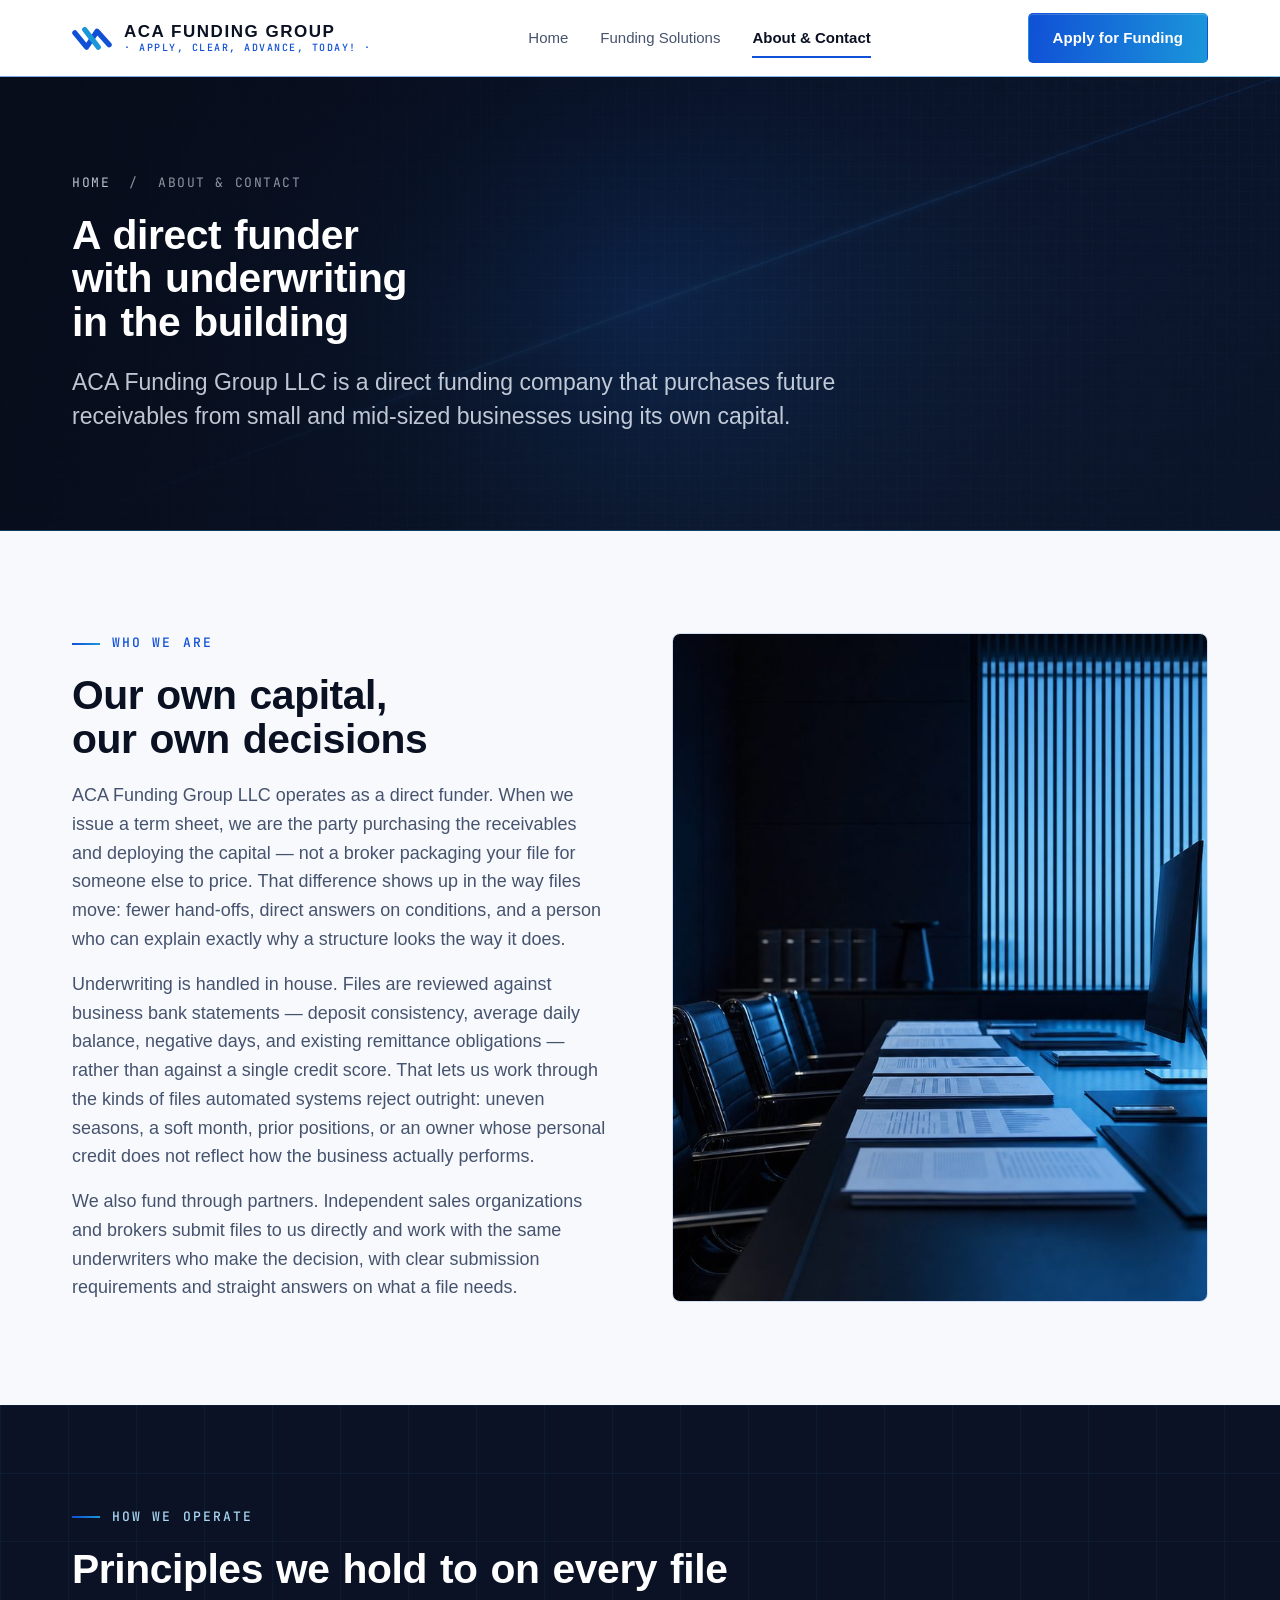
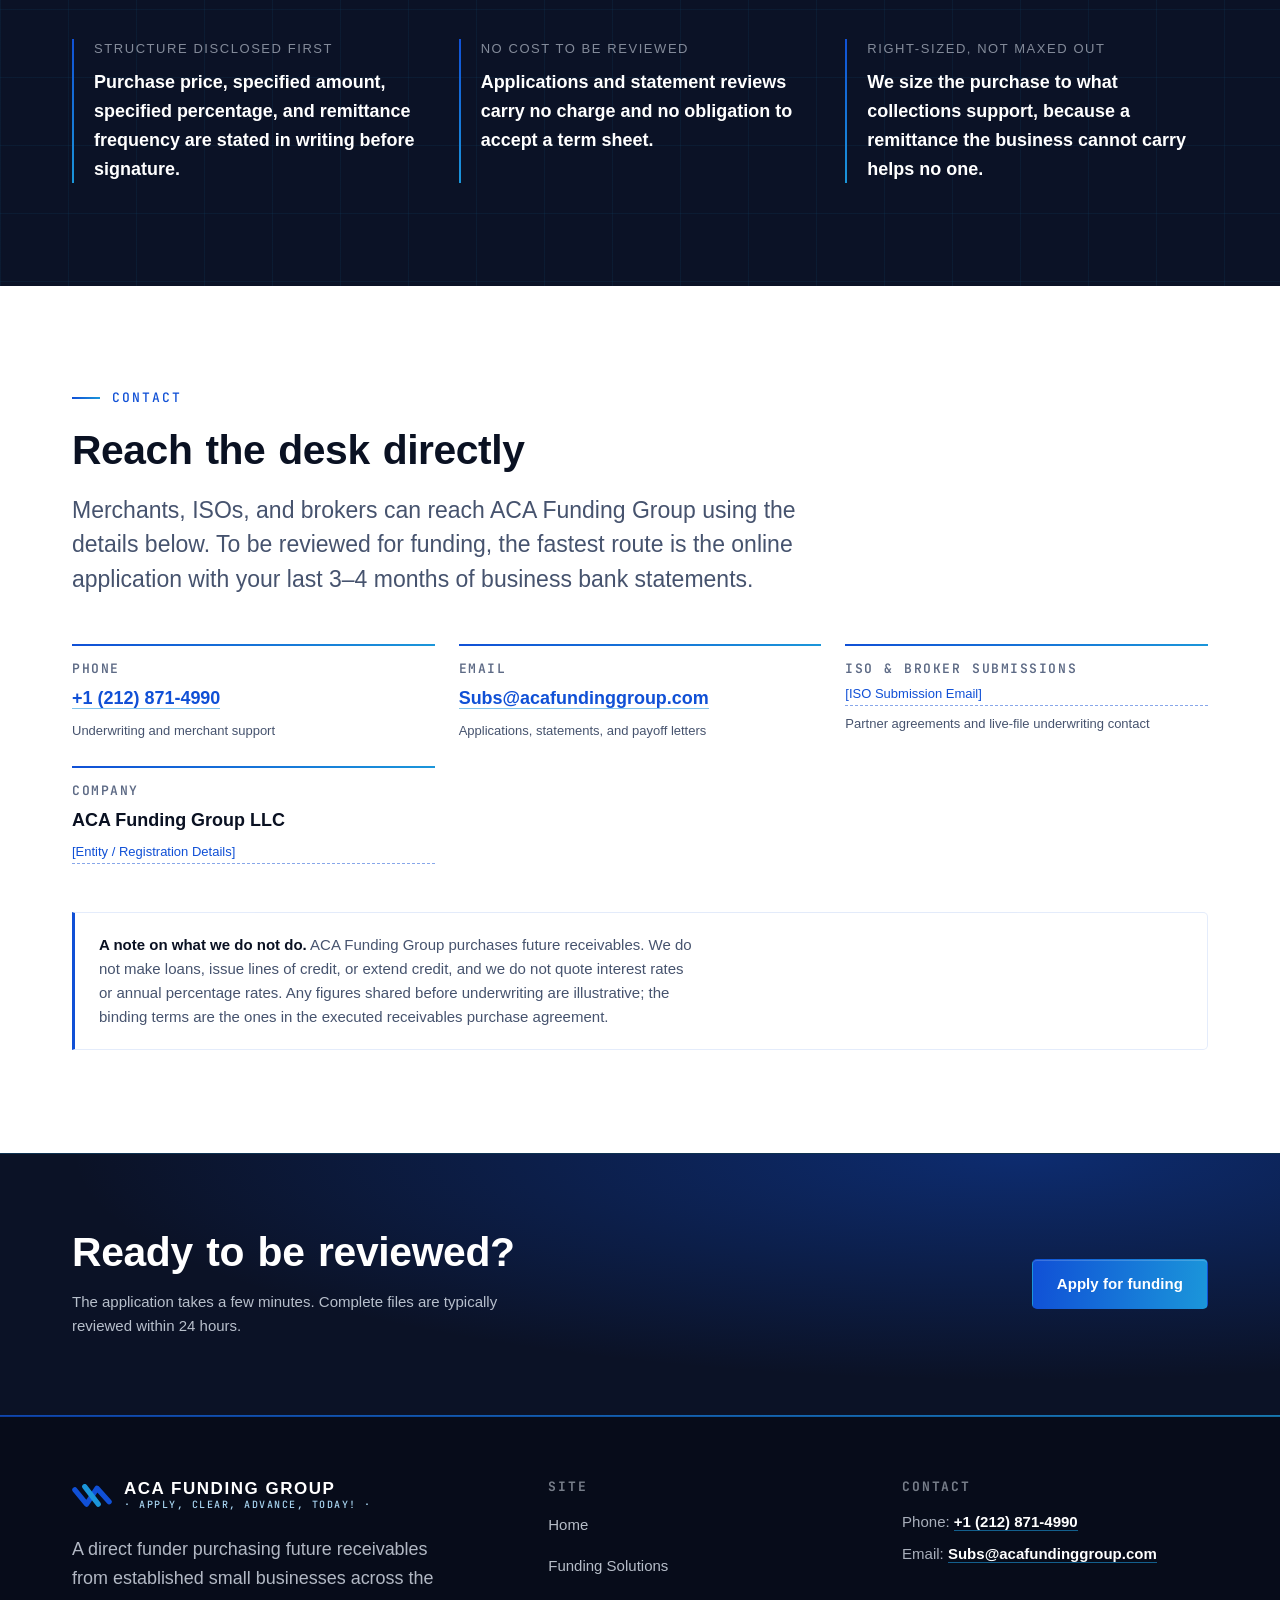
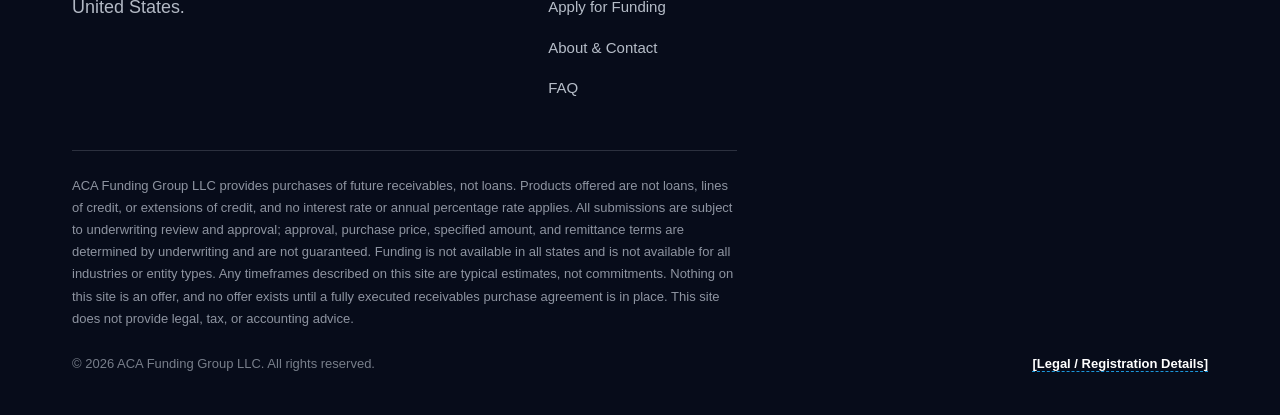
==== commit bd5eef85: "SEO groundwork: unique titles/descriptions, canonicals, OG/Twitter cards, JSON-LD (Organization/Fina" ====
--- a/about.html
+++ b/about.html
@@ -3,10 +3,25 @@
 <head>
 <meta charset="utf-8" />
 <meta name="viewport" content="width=device-width, initial-scale=1" />
-<title>About &amp; Contact — ACA Funding Group LLC</title>
-<meta name="description" content="ACA Funding Group LLC is a direct funder with in-house underwriting, purchasing future receivables from small businesses and partnering with ISOs and brokers." />
-<meta property="og:title" content="About &amp; Contact — ACA Funding Group LLC" />
-<meta property="og:description" content="A direct funder with in-house underwriting. Contact details for merchants, ISOs, and brokers." />
+<title>About &amp; Contact | ACA Funding Group</title>
+<meta name="description" content="Meet ACA Funding Group: a direct funder with in-house underwriting for small businesses, ISOs, and brokers. Call +1 (212) 871-4990 or email our desk today." />
+<link rel="canonical" href="https://www.acafundinggroup.com/about.html" />
+<meta name="robots" content="index, follow, max-image-preview:large" />
+<meta property="og:type" content="website" />
+<meta property="og:site_name" content="ACA Funding Group" />
+<meta property="og:title" content="About &amp; Contact | ACA Funding Group" />
+<meta property="og:description" content="Meet ACA Funding Group: a direct funder with in-house underwriting for small businesses, ISOs, and brokers. Call +1 (212) 871-4990 or email our desk today." />
+<meta property="og:url" content="https://www.acafundinggroup.com/about.html" />
+<meta property="og:locale" content="en_US" />
+<meta property="og:image" content="https://www.acafundinggroup.com/assets/og-image.jpg" />
+<meta property="og:image:width" content="1200" />
+<meta property="og:image:height" content="630" />
+<meta property="og:image:alt" content="ACA Funding Group — Apply, Clear, Advance, Today!" />
+<meta name="twitter:card" content="summary_large_image" />
+<meta name="twitter:title" content="About &amp; Contact | ACA Funding Group" />
+<meta name="twitter:description" content="Meet ACA Funding Group: a direct funder with in-house underwriting for small businesses, ISOs, and brokers. Call +1 (212) 871-4990 or email our desk today." />
+<meta name="twitter:image" content="https://www.acafundinggroup.com/assets/og-image.jpg" />
+<meta name="twitter:image:alt" content="ACA Funding Group — Apply, Clear, Advance, Today!" />
 <link rel="icon" href="./assets/favicon.svg" type="image/svg+xml" />
 <link rel="preconnect" href="https://api.fontshare.com" />
 <link rel="preconnect" href="https://cdn.fontshare.com" crossorigin />
@@ -16,6 +31,42 @@
 <link href="https://fonts.googleapis.com/css2?family=JetBrains+Mono:wght@400;500&display=swap" rel="stylesheet" />
 <link rel="stylesheet" href="./base.css" />
 <link rel="stylesheet" href="./style.css" />
+<script type="application/ld+json">
+{
+  "@context": "https://schema.org",
+  "@type": [
+    "Organization",
+    "FinancialService"
+  ],
+  "@id": "https://www.acafundinggroup.com/#organization",
+  "name": "ACA Funding Group",
+  "legalName": "ACA Funding Group LLC",
+  "url": "https://www.acafundinggroup.com/",
+  "logo": {
+    "@type": "ImageObject",
+    "url": "https://www.acafundinggroup.com/assets/logo-mark-512.png",
+    "width": 512,
+    "height": 512
+  },
+  "image": "https://www.acafundinggroup.com/assets/og-image.jpg",
+  "slogan": "Apply, Clear, Advance, Today!",
+  "telephone": "+1-212-871-4990",
+  "email": "Subs@acafundinggroup.com",
+  "areaServed": {
+    "@type": "Country",
+    "name": "US"
+  },
+  "contactPoint": [
+    {
+      "@type": "ContactPoint",
+      "contactType": "sales",
+      "telephone": "+1-212-871-4990",
+      "email": "Subs@acafundinggroup.com",
+      "availableLanguage": "English"
+    }
+  ]
+}
+</script>
 </head>
 <body>
 <a class="skip-link" href="#main">Skip to content</a>
--- a/base.css
+++ b/base.css
@@ -26,7 +26,7 @@
 ul[role='list'], ol[role='list'] { list-style: none; }
 input, button, textarea, select { font: inherit; color: inherit; }
 
-h1, h2, h3, h4, h5, h6 { text-wrap: balance; line-height: 1.06; font-weight: 600; letter-spacing: -0.018em; }
+h1, h2, h3, h4, h5, h6 { text-wrap: balance; line-height: 1.08; font-weight: 600; letter-spacing: -0.008em; word-spacing: 0.06em; }
 p, li, figcaption { text-wrap: pretty; }
 
 ::selection { background: rgba(16, 80, 214, 0.16); color: var(--color-text); }
--- a/style.css
+++ b/style.css
@@ -136,9 +136,9 @@
 }
 
 h1, h2, h3, h4 { font-family: var(--font-display); font-weight: 600; }
-.h-hero { font-size: var(--text-2xl); font-weight: 600; letter-spacing: -0.02em; line-height: 1.02; }
-.h-page { font-size: var(--text-xl); font-weight: 600; letter-spacing: -0.018em; line-height: 1.06; }
-.h-sub { font-size: var(--text-lg); font-weight: 600; letter-spacing: -0.012em; line-height: 1.12; }
+.h-hero { font-size: var(--text-2xl); font-weight: 600; letter-spacing: -0.012em; word-spacing: 0.055em; line-height: 1.04; }
+.h-page { font-size: var(--text-xl); font-weight: 600; letter-spacing: -0.01em; word-spacing: 0.05em; line-height: 1.07; }
+.h-sub { font-size: var(--text-lg); font-weight: 600; letter-spacing: -0.008em; word-spacing: 0.06em; line-height: 1.13; }
 .h-card { font-size: var(--text-base); font-weight: 600; letter-spacing: -0.008em; line-height: 1.2; }
 
 .lede {
@@ -319,7 +319,12 @@
   text-decoration: none;
   border-bottom: 1px solid var(--color-divider);
 }
-.mobile-nav .btn { margin: var(--space-4) var(--space-5) 0; width: calc(100% - var(--space-10)); }
+.mobile-nav .btn {
+  margin: var(--space-4) var(--space-5) 0;
+  width: calc(100% - var(--space-10));
+  justify-content: center;
+  text-align: center;
+}
 
 /* ---------- Hero ---------- */
 
@@ -400,7 +405,7 @@
 /* ---------- Trust bar ---------- */
 
 .trustbar { background: var(--color-surface); border-bottom: 1px solid var(--color-divider); }
-.trust-item dt, .contact-item h3, .aside-card h3, .review-group h3, .spec-block h4, .dl-inline dt, .progress-meta, .crumbs, .card-num, .step-index, .footer-col h3 { font-family: var(--font-mono); }
+.trust-item dt, .contact-item h3, .aside-card h3, .review-group h3, .spec-block h3, .dl-inline dt, .progress-meta, .crumbs, .card-num, .step-index, .footer-col h3 { font-family: var(--font-mono); }
 .trustbar-grid {
   display: grid;
   grid-template-columns: 1fr;
@@ -457,7 +462,12 @@
 
 .split { display: grid; gap: var(--space-10); align-items: center; }
 @media (min-width: 900px) { .split { grid-template-columns: 1fr 1fr; gap: var(--space-16); align-items: stretch; } }
-.split img { border-radius: var(--radius-lg); object-fit: cover; width: 100%; }
+.split img {
+  border-radius: var(--radius-lg);
+  object-fit: cover;
+  width: 100%;
+  border: 1px solid var(--color-border);
+}
 @media (min-width: 900px) { .split > img { height: 100%; min-height: 420px; } }
 .split--reverse > :first-child { order: 2; }
 @media (max-width: 899px) { .split--reverse > :first-child { order: 0; } }
@@ -556,7 +566,7 @@
 .service-meta { display: grid; gap: var(--space-5); align-content: start; }
 .spec { display: grid; gap: var(--space-5); }
 .spec-block { background: var(--color-surface); border: 1px solid var(--color-border); border-radius: var(--radius-lg); padding: var(--space-5) var(--space-6); }
-.spec-block h4 {
+.spec-block h3 {
   font-size: var(--text-xs);
   font-weight: 700;
   letter-spacing: 0.12em;
@@ -870,7 +880,7 @@
 .contact-item h3,
 .aside-card h3,
 .review-group h3,
-.spec-block h4,
+.spec-block h3,
 .dl-inline dt,
 .progress-meta,
 .crumbs,
